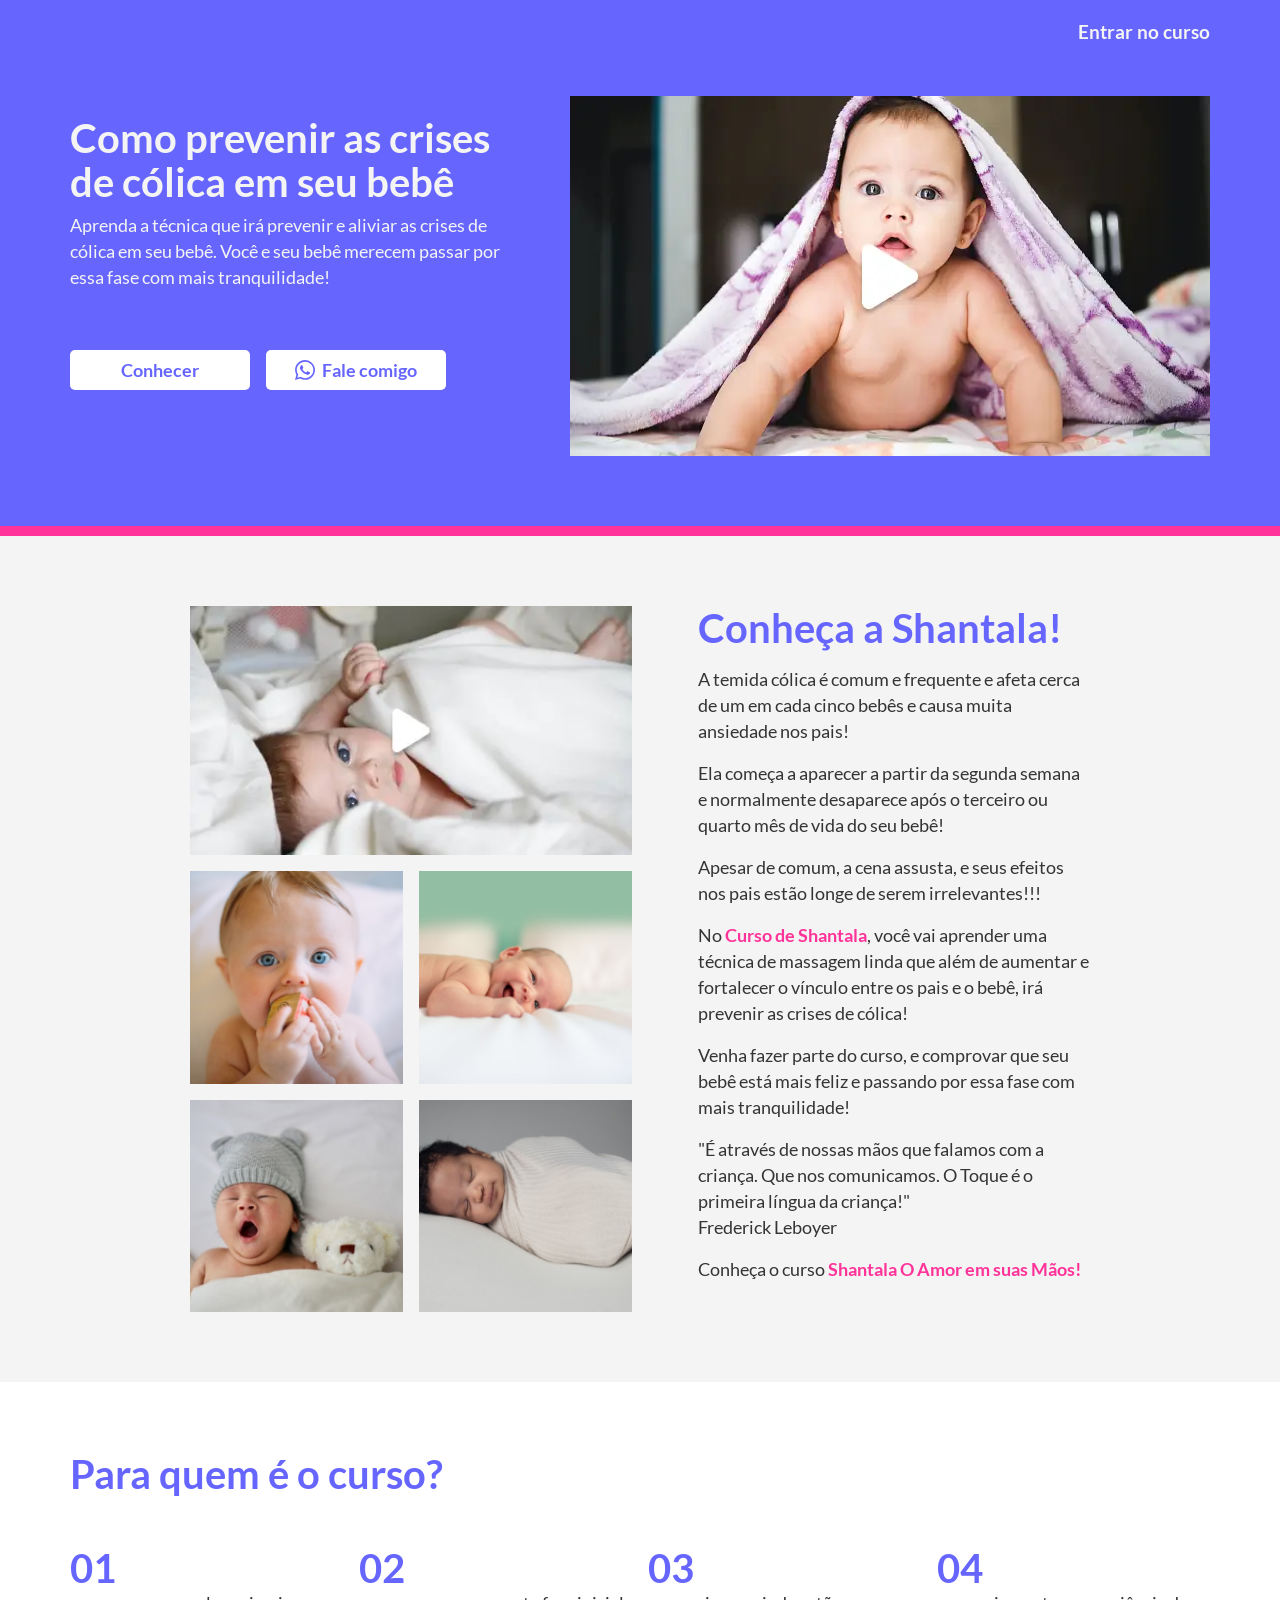
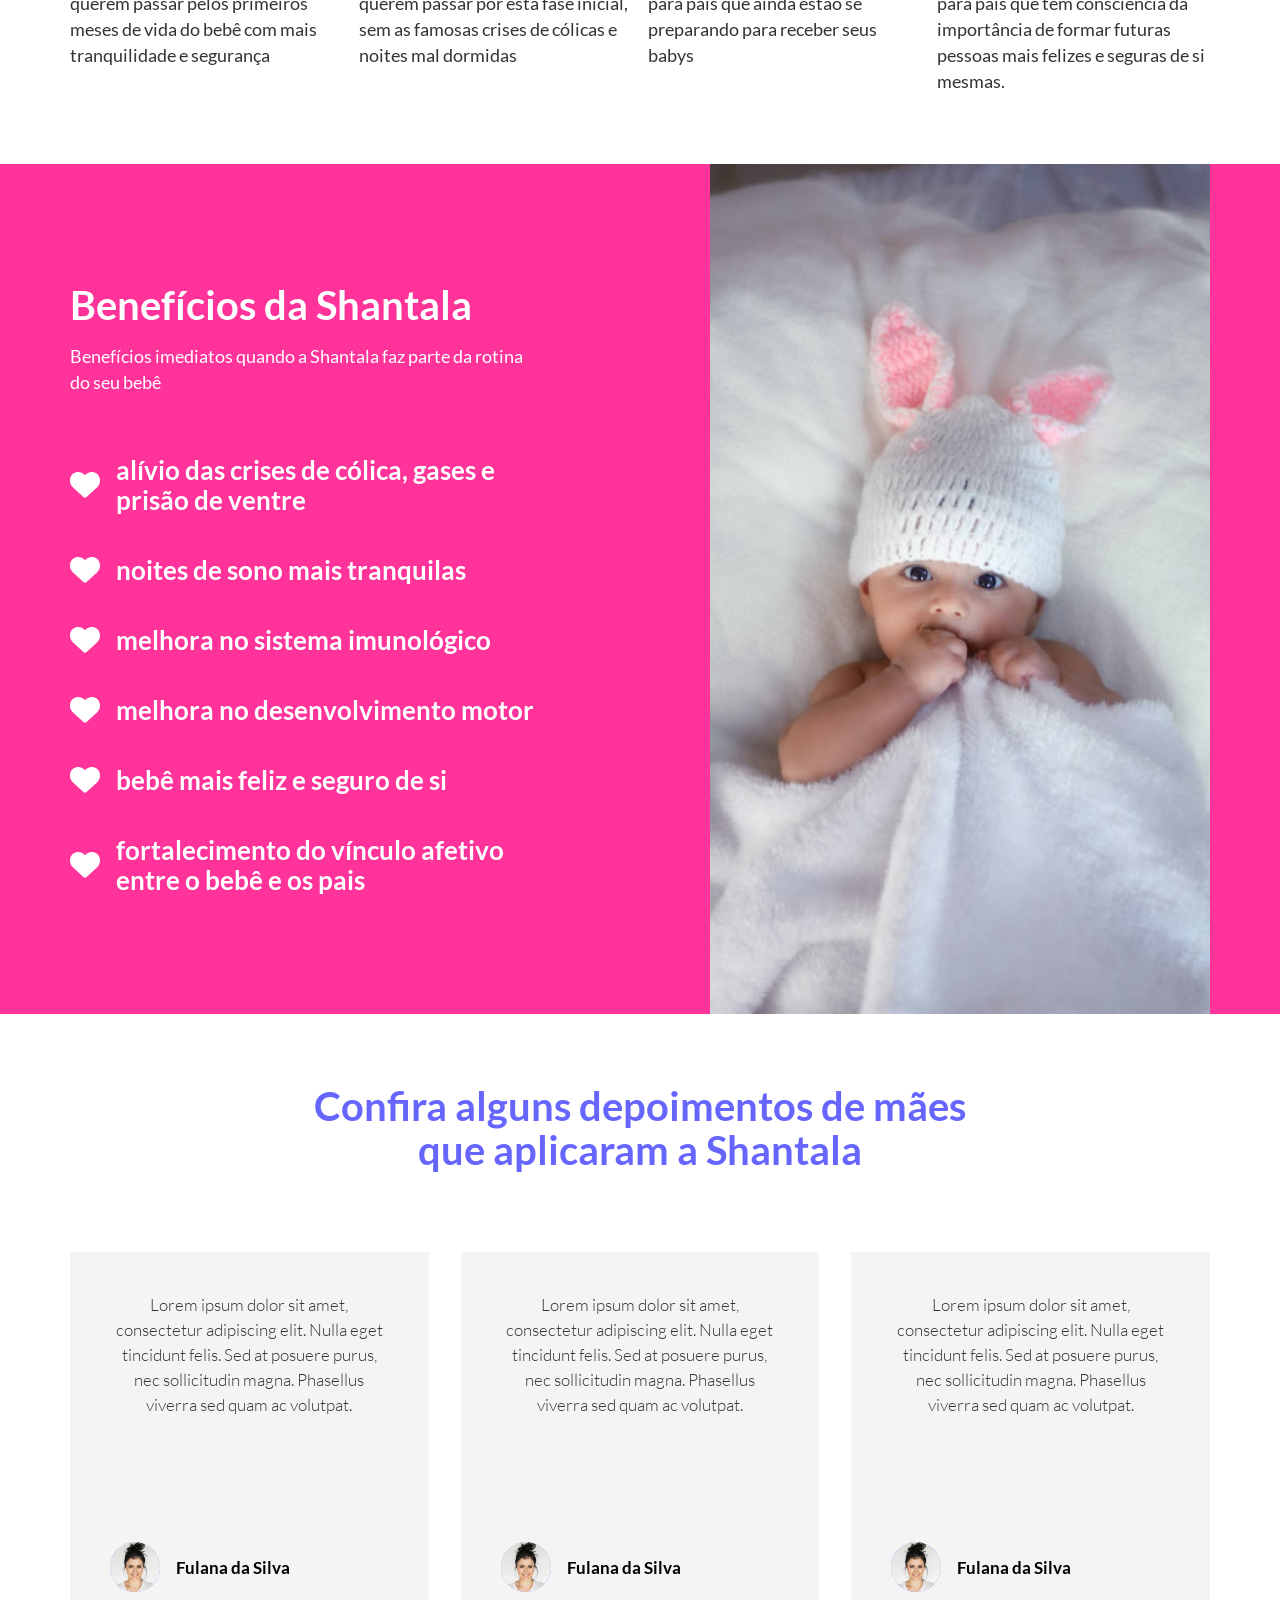
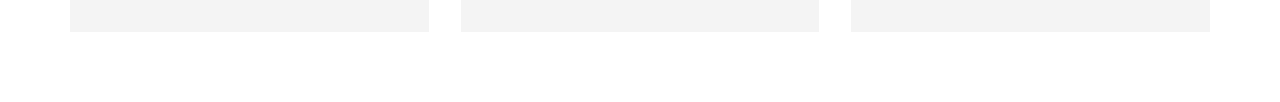
==== src/index.html @ 63736edb "Bloco Depoimento" ====
<!doctype html>
<html lang="en">
    <head>
        <meta charset="UTF-8">
        <meta name="viewport" content="width=device-width, user-scalable=no, initial-scale=1.0, maximum-scale=1.0, minimum-scale=1.0">
        <meta http-equiv="X-UA-Compatible" content="ie=edge">
        <link rel="icon" type="image/x-icon" href="asset/img/favicon.png">
        <link rel="stylesheet" href="asset/css/theme.css?version=5">
        <link rel="stylesheet" href="asset/css/style.css?version=5">
        <title>Como prevenir as crises de cólica em seu bebê</title>
    </head>
    <body>


        <!-- Header -->
        <header class="theme-section bg-color01 border-b-[10px] border-color02 pt-[20px] ">


            <div class="container max-w-screen-xl text-right mb-[50px]">
                <a class="theme-title-04 text-color04" href="#">Entrar no curso</a>
            </div>


            <div class="container max-w-screen-xl lg:flex lg:flex-row lg:flex-nowrap lg:justify-start">

                <div class="w-full lg:w-1/2 ">

                    <h1 class="theme-title-02 text-color04 mt-0 lg:mt-5 lg:max-w-[450px]">Como prevenir as crises de cólica em seu bebê</h1>
                    <p class="theme-text-01 text-color04 mt-2 lg:max-w-[450px]">
                        Aprenda a técnica que irá prevenir e aliviar as crises de cólica em seu bebê. Você e seu bebê merecem passar por essa fase com mais tranquilidade!
                    </p>

                    <!-- BOTÕES NO DESKTOP -->
                    <div class="relative hidden lg:flex lg:flex-nowrap lg:flex-row lg:justify-start lg:items-center lg:gap-4 lg:mt-[30px] lg:justify-start xl:mt-[60px]">

                        <a class="theme-btn-01 bg-color06 text-color01" href="#">
                            <span>Conhecer</span>
                        </a>


                        <a class="theme-btn-01 bg-color06 text-color01" href="#">

                            <svg width="20" height="20" viewBox="0 0 20 20" fill="none" xmlns="http://www.w3.org/2000/svg">
                                <path fill="#6666FF" d="M17.0045 2.90625C15.1339 1.03125 12.6429 0 9.99554 0C4.53125 0 0.0848214 4.44643 0.0848214 9.91071C0.0848214 11.6562 0.540179 13.3616 1.40625 14.8661L0 20L5.25446 18.6205C6.70089 19.4107 8.33036 19.8259 9.99107 19.8259H9.99554C15.4554 19.8259 20 15.3795 20 9.91518C20 7.26786 18.875 4.78125 17.0045 2.90625ZM9.99554 18.1563C8.51339 18.1563 7.0625 17.7589 5.79911 17.0089L5.5 16.8304L2.38393 17.6473L3.21429 14.6071L3.01786 14.2946C2.19196 12.9821 1.75893 11.4688 1.75893 9.91071C1.75893 5.37054 5.45536 1.67411 10 1.67411C12.2009 1.67411 14.2679 2.53125 15.8214 4.08929C17.375 5.64732 18.3304 7.71429 18.3259 9.91518C18.3259 14.4598 14.5357 18.1563 9.99554 18.1563ZM14.5134 11.9866C14.2679 11.8616 13.0491 11.2634 12.8214 11.183C12.5938 11.0982 12.4286 11.058 12.2634 11.308C12.0982 11.558 11.625 12.1116 11.4777 12.2813C11.3348 12.4464 11.1875 12.4688 10.942 12.3438C9.48661 11.6161 8.53125 11.0446 7.57143 9.39732C7.31696 8.95982 7.82589 8.99107 8.29911 8.04464C8.37946 7.87946 8.33929 7.73661 8.27679 7.61161C8.21429 7.48661 7.71875 6.26786 7.51339 5.77232C7.3125 5.29018 7.10714 5.35714 6.95536 5.34821C6.8125 5.33929 6.64732 5.33929 6.48214 5.33929C6.31696 5.33929 6.04911 5.40179 5.82143 5.64732C5.59375 5.89732 4.95536 6.49554 4.95536 7.71429C4.95536 8.93304 5.84375 10.1116 5.96429 10.2768C6.08929 10.442 7.70982 12.942 10.1964 14.0179C11.7679 14.6964 12.3839 14.7545 13.1696 14.6384C13.6473 14.567 14.6339 14.0402 14.8393 13.4598C15.0446 12.8795 15.0446 12.3839 14.9821 12.2813C14.9241 12.1696 14.7589 12.1071 14.5134 11.9866Z" />
                            </svg>

                            <span>Fale comigo</span>
                        </a>

                    </div>

                </div>

                <div class="w-full my-5 md:flex md:flex-row lg:my-0 lg:w-1/2 lg:justify-end xl:w-[640px] xl:flex-shrink-0 " >

                    <!-- Vídeo de venda -->
                    <div id="video-venda" class="video w-full">
                        <a id="video-venda-click" href="#"><img class="w-full" src="asset/img/video.webp" alt="Assistir vídeo"></a>
                    </div>

                </div>

                <!-- BOTÕES NO MOBILE -->
                <div class="relative flex flex-nowrap flex-col justify-start items-center gap-4 mt-[30px] justify-start lg:hidden">

                    <a class="theme-btn-01 bg-color06 text-color01" href="#">

                        <svg width="20" height="20" viewBox="0 0 20 20" fill="none" xmlns="http://www.w3.org/2000/svg">
                            <path fill="#6666FF" d="M17.0045 2.90625C15.1339 1.03125 12.6429 0 9.99554 0C4.53125 0 0.0848214 4.44643 0.0848214 9.91071C0.0848214 11.6562 0.540179 13.3616 1.40625 14.8661L0 20L5.25446 18.6205C6.70089 19.4107 8.33036 19.8259 9.99107 19.8259H9.99554C15.4554 19.8259 20 15.3795 20 9.91518C20 7.26786 18.875 4.78125 17.0045 2.90625ZM9.99554 18.1563C8.51339 18.1563 7.0625 17.7589 5.79911 17.0089L5.5 16.8304L2.38393 17.6473L3.21429 14.6071L3.01786 14.2946C2.19196 12.9821 1.75893 11.4688 1.75893 9.91071C1.75893 5.37054 5.45536 1.67411 10 1.67411C12.2009 1.67411 14.2679 2.53125 15.8214 4.08929C17.375 5.64732 18.3304 7.71429 18.3259 9.91518C18.3259 14.4598 14.5357 18.1563 9.99554 18.1563ZM14.5134 11.9866C14.2679 11.8616 13.0491 11.2634 12.8214 11.183C12.5938 11.0982 12.4286 11.058 12.2634 11.308C12.0982 11.558 11.625 12.1116 11.4777 12.2813C11.3348 12.4464 11.1875 12.4688 10.942 12.3438C9.48661 11.6161 8.53125 11.0446 7.57143 9.39732C7.31696 8.95982 7.82589 8.99107 8.29911 8.04464C8.37946 7.87946 8.33929 7.73661 8.27679 7.61161C8.21429 7.48661 7.71875 6.26786 7.51339 5.77232C7.3125 5.29018 7.10714 5.35714 6.95536 5.34821C6.8125 5.33929 6.64732 5.33929 6.48214 5.33929C6.31696 5.33929 6.04911 5.40179 5.82143 5.64732C5.59375 5.89732 4.95536 6.49554 4.95536 7.71429C4.95536 8.93304 5.84375 10.1116 5.96429 10.2768C6.08929 10.442 7.70982 12.942 10.1964 14.0179C11.7679 14.6964 12.3839 14.7545 13.1696 14.6384C13.6473 14.567 14.6339 14.0402 14.8393 13.4598C15.0446 12.8795 15.0446 12.3839 14.9821 12.2813C14.9241 12.1696 14.7589 12.1071 14.5134 11.9866Z" />
                        </svg>

                        <span>Fale comigo</span>
                    </a>

                </div>

            </div>

        </header>

        <!-- Conheça a Shantala -->
        <section class="theme-section bg-color04">

            <div class="container w-full max-w-[900px] flex flex-col items-start lg:flex lg:flex-row lg:flex-nowrap gap-4">

                <div class="w-full order-2 grid grid-cols-2 gap-4 md:grid-cols-4 lg:order-1 lg:w-1/2 lg:grid-cols-2">

                    <!-- vídeo -->
                    <div class="relative w-full col-span-2 md:col-span-4 lg:col-span-2">
                        <img class="w-full" src="asset/img/video-sobre-shantala.webp" alt="Vídeo sobre Shantala">
                    </div>

                    <img class="w-full" src="asset/img/galeria-01.jpg" alt="">

                    <img class="w-full" src="asset/img/galeria-02.jpg" alt="">

                    <img class="w-full" src="asset/img/galeria-03.jpg" alt="">

                    <img class="w-full" src="asset/img/galeria-04.jpg" alt="">


                </div>

                <div class="w-full order-1 lg:order-2 lg:w-1/2 xl:pl-[50px]">
                    <h2 class="theme-title-02 text-color01 mb-4">Conheça a Shantala!</h2>

                    <div class="theme-text-01 text-color03 flex flex-col gap-4">

                        <p>A temida cólica é comum e frequente e afeta cerca de um em cada cinco bebês e causa muita ansiedade nos pais!</p>

                        <p >Ela começa a aparecer a partir da segunda semana e normalmente desaparece após o terceiro ou quarto mês de vida do seu bebê!</p>

                        <p>Apesar de comum, a cena assusta, e seus efeitos nos pais estão longe de serem irrelevantes!!!</p>

                        <p>No <b class="text-color02">Curso de Shantala</b>, você vai aprender uma técnica de massagem linda que além de aumentar e fortalecer o vínculo entre os pais e o bebê, irá prevenir as crises de cólica!</p>

                        <p>Venha fazer parte do curso, e comprovar que seu bebê está mais feliz e passando por essa fase com mais tranquilidade!</p>

                        <p>
                            "É através de nossas mãos que falamos com a criança. Que nos comunicamos. O Toque é o primeira língua da criança!"<br>
                            Frederick Leboyer
                        </p>

                        <p>
                            Conheça o curso <span class="text-color02"><b>Shantala O Amor em suas Mãos!</b></span>
                        </p>

                    </div>

                </div>

            </div>

        </section>

        <!-- Para quem é o curso -->
        <section class="theme-section bg-color06">

            <div class="container max-w-screen-xl">
                <h2 class="theme-title-02 text-color01">Para quem é o curso?</h2>

                <div class="relative mt-[50px] grid grid-cols-1 gap-10 lg:grid-cols-4 lg:gap-4">

                    <div class="relative w-full">
                        <h4 class="theme-title-02 text-color01">01</h4>
                        <p class="theme-text-01 text-color03">querem passar pelos primeiros meses de vida do bebê com mais tranquilidade e segurança</p>
                    </div>

                    <div class="relative w-full">
                        <h4 class="theme-title-02 text-color01">02</h4>
                        <p class="theme-text-01 text-color03">querem passar por esta fase inicial, sem as famosas crises de cólicas e noites mal dormidas</p>
                    </div>

                    <div class="relative w-full">
                        <h4 class="theme-title-02 text-color01">03</h4>
                        <p class="theme-text-01 text-color03">para pais que ainda estão se preparando para receber seus babys</p>
                    </div>

                    <div class="relative w-full">
                        <h4 class="theme-title-02 text-color01">04</h4>
                        <p class="theme-text-01 text-color03">para pais que tem consciência da importância de formar futuras pessoas mais felizes e seguras de si mesmas.</p>
                    </div>

                </div>

            </div>

        </section>

        <!-- Benefícios -->
        <section class="relative bg-color02 w-full h-auto ">
            <div class="container max-w-screen-xl flex flex-row flex-nowrap justify-between xl:min-h-[850px] ">

                <div class="relative flex flex-col justify-center px-[20px] py-[30px] lg:w-1/2 xl:p-0 ">
                    <h2 class="theme-title-02 text-color06">Benefícios da Shantala</h2>
                    <p class="theme-text-01 text-color06 mt-4 lg:max-w-[470px]">Benefícios imediatos quando a Shantala faz parte da rotina do seu bebê</p>

                    <!-- Lista de benefícios -->
                    <div class="flex flex-col gap-10 mt-[60px] lg:max-w-[470px] ">

                        <!-- item -->
                        <div class="relative flex flex-row flex-nowrap justify-start items-center">

                            <div>
                                <svg class="mr-4" width="30" height="26" viewBox="0 0 30 26" fill="none" xmlns="http://www.w3.org/2000/svg">
                                    <path fill="white" d="M0 8.71568V8.37584C0 4.28014 2.96016 0.786778 6.99609 0.114121C9.61523 -0.330605 12.3867 0.540098 14.2969 2.45318L15 3.15514L15.6504 2.45318C17.6133 0.540098 20.332 -0.330605 23.0039 0.114121C27.041 0.786778 30 4.28014 30 8.37584V8.71568C30 11.1473 28.9922 13.4735 27.2109 15.1317L16.623 25.0165C16.1836 25.4266 15.6035 25.6551 15 25.6551C14.3965 25.6551 13.8164 25.4266 13.377 25.0165L2.78848 15.1317C1.00957 13.4735 1.75781e-05 11.1473 1.75781e-05 8.71568H0Z" />
                                </svg>
                            </div>

                            <span class="theme-title-03 text-color06">alívio das crises de cólica, gases e prisão de ventre</span>
                        </div>

                        <!-- item -->
                        <div class="relative flex flex-row flex-nowrap justify-start items-center">

                            <div>
                                <svg class="mr-4" width="30" height="26" viewBox="0 0 30 26" fill="none" xmlns="http://www.w3.org/2000/svg">
                                    <path fill="white" d="M0 8.71568V8.37584C0 4.28014 2.96016 0.786778 6.99609 0.114121C9.61523 -0.330605 12.3867 0.540098 14.2969 2.45318L15 3.15514L15.6504 2.45318C17.6133 0.540098 20.332 -0.330605 23.0039 0.114121C27.041 0.786778 30 4.28014 30 8.37584V8.71568C30 11.1473 28.9922 13.4735 27.2109 15.1317L16.623 25.0165C16.1836 25.4266 15.6035 25.6551 15 25.6551C14.3965 25.6551 13.8164 25.4266 13.377 25.0165L2.78848 15.1317C1.00957 13.4735 1.75781e-05 11.1473 1.75781e-05 8.71568H0Z" />
                                </svg>
                            </div>

                            <span class="theme-title-03 text-color06">noites de sono mais tranquilas</span>
                        </div>

                        <!-- item -->
                        <div class="relative flex flex-row flex-nowrap justify-start items-center">

                            <div>
                                <svg class="mr-4" width="30" height="26" viewBox="0 0 30 26" fill="none" xmlns="http://www.w3.org/2000/svg">
                                    <path fill="white" d="M0 8.71568V8.37584C0 4.28014 2.96016 0.786778 6.99609 0.114121C9.61523 -0.330605 12.3867 0.540098 14.2969 2.45318L15 3.15514L15.6504 2.45318C17.6133 0.540098 20.332 -0.330605 23.0039 0.114121C27.041 0.786778 30 4.28014 30 8.37584V8.71568C30 11.1473 28.9922 13.4735 27.2109 15.1317L16.623 25.0165C16.1836 25.4266 15.6035 25.6551 15 25.6551C14.3965 25.6551 13.8164 25.4266 13.377 25.0165L2.78848 15.1317C1.00957 13.4735 1.75781e-05 11.1473 1.75781e-05 8.71568H0Z" />
                                </svg>
                            </div>

                            <span class="theme-title-03 text-color06">melhora no sistema imunológico</span>
                        </div>

                        <!-- item -->
                        <div class="relative flex flex-row flex-nowrap justify-start items-center">

                            <div>
                                <svg class="mr-4" width="30" height="26" viewBox="0 0 30 26" fill="none" xmlns="http://www.w3.org/2000/svg">
                                    <path fill="white" d="M0 8.71568V8.37584C0 4.28014 2.96016 0.786778 6.99609 0.114121C9.61523 -0.330605 12.3867 0.540098 14.2969 2.45318L15 3.15514L15.6504 2.45318C17.6133 0.540098 20.332 -0.330605 23.0039 0.114121C27.041 0.786778 30 4.28014 30 8.37584V8.71568C30 11.1473 28.9922 13.4735 27.2109 15.1317L16.623 25.0165C16.1836 25.4266 15.6035 25.6551 15 25.6551C14.3965 25.6551 13.8164 25.4266 13.377 25.0165L2.78848 15.1317C1.00957 13.4735 1.75781e-05 11.1473 1.75781e-05 8.71568H0Z" />
                                </svg>
                            </div>

                            <span class="theme-title-03 text-color06">melhora no desenvolvimento motor</span>
                        </div>

                        <!-- item -->
                        <div class="relative flex flex-row flex-nowrap justify-start items-center">

                            <div>
                                <svg class="mr-4" width="30" height="26" viewBox="0 0 30 26" fill="none" xmlns="http://www.w3.org/2000/svg">
                                    <path fill="white" d="M0 8.71568V8.37584C0 4.28014 2.96016 0.786778 6.99609 0.114121C9.61523 -0.330605 12.3867 0.540098 14.2969 2.45318L15 3.15514L15.6504 2.45318C17.6133 0.540098 20.332 -0.330605 23.0039 0.114121C27.041 0.786778 30 4.28014 30 8.37584V8.71568C30 11.1473 28.9922 13.4735 27.2109 15.1317L16.623 25.0165C16.1836 25.4266 15.6035 25.6551 15 25.6551C14.3965 25.6551 13.8164 25.4266 13.377 25.0165L2.78848 15.1317C1.00957 13.4735 1.75781e-05 11.1473 1.75781e-05 8.71568H0Z" />
                                </svg>
                            </div>

                            <span class="theme-title-03 text-color06">bebê mais feliz e seguro de si</span>
                        </div>

                        <!-- item -->
                        <div class="relative flex flex-row flex-nowrap justify-start items-center">

                            <div>
                                <svg class="mr-4" width="30" height="26" viewBox="0 0 30 26" fill="none" xmlns="http://www.w3.org/2000/svg">
                                    <path fill="white" d="M0 8.71568V8.37584C0 4.28014 2.96016 0.786778 6.99609 0.114121C9.61523 -0.330605 12.3867 0.540098 14.2969 2.45318L15 3.15514L15.6504 2.45318C17.6133 0.540098 20.332 -0.330605 23.0039 0.114121C27.041 0.786778 30 4.28014 30 8.37584V8.71568C30 11.1473 28.9922 13.4735 27.2109 15.1317L16.623 25.0165C16.1836 25.4266 15.6035 25.6551 15 25.6551C14.3965 25.6551 13.8164 25.4266 13.377 25.0165L2.78848 15.1317C1.00957 13.4735 1.75781e-05 11.1473 1.75781e-05 8.71568H0Z" />
                                </svg>
                            </div>

                            <span class="theme-title-03 text-color06">fortalecimento do vínculo afetivo entre o bebê e os pais</span>
                        </div>

                    </div>

                </div>



                <!-- Imagem dos beneficios da shantala -->
                <div class="hidden relative lg:flex lg:w-1/2 flex-shrink-0 bg-no-repeat bg-top bg-cover theme-bg-beneficios-shantala xl:w-[500px] ">



                </div>

            </div>
        </section>


        <!-- Depoimentos -->
        <section class="theme-section bg-color06">
            <div class="container max-w-screen-xl">
                <h2 class="theme-title-02 max-w-[660px] text-color01 text-center mx-auto">Confira alguns depoimentos de mães que aplicaram a Shantala</h2>

                <!-- Lista de comentários -->
                <div class="relative mt-10 grid grid-cols-1 gap-8 md:grid-cols-2 lg:grid-cols-3 lg:mt-20">

                    <div class="relative flex flex-col justify-between bg-color04 p-10 min-h-[380px]">
                        <p class="theme-text-02 text-color03 text-center">Lorem ipsum dolor sit amet, consectetur adipiscing elit. Nulla eget tincidunt felis. Sed at posuere purus, nec sollicitudin magna. Phasellus viverra sed quam ac volutpat.</p>

                        <div class="relative flex flex-row flex-nowrap justify-start items-center">
                            <div class="relative rounded-full w-[50px] h-[50px] bg-color01 flex-shrink-0 mr-4 bg-top bg-no-repeat bg-cover bg-[url('../img/sample-profile.png')] "></div>
                            <h4 class="theme-text-02 font-bold">Fulana da Silva</h4>
                        </div>

                    </div>

                    <div class="relative flex flex-col justify-between bg-color04 p-10 min-h-[380px]">
                        <p class="theme-text-02 text-color03 text-center">Lorem ipsum dolor sit amet, consectetur adipiscing elit. Nulla eget tincidunt felis. Sed at posuere purus, nec sollicitudin magna. Phasellus viverra sed quam ac volutpat.</p>

                        <div class="relative flex flex-row flex-nowrap justify-start items-center">
                            <div class="relative rounded-full w-[50px] h-[50px] bg-color01 flex-shrink-0 mr-4  bg-top bg-no-repeat bg-cover bg-[url('../img/sample-profile.png')]"></div>
                            <h4 class="theme-text-02 font-bold">Fulana da Silva</h4>
                        </div>
                    </div>

                    <div class="relative flex flex-col justify-between bg-color04 p-10 min-h-[380px] md:col-span-2 lg: lg:col-span-1">
                        <p class="theme-text-02 text-color03 text-center">Lorem ipsum dolor sit amet, consectetur adipiscing elit. Nulla eget tincidunt felis. Sed at posuere purus, nec sollicitudin magna. Phasellus viverra sed quam ac volutpat.</p>

                        <div class="relative flex flex-row flex-nowrap justify-start items-center">
                            <div class="relative rounded-full w-[50px] h-[50px] bg-color01 flex-shrink-0 mr-4  bg-top bg-no-repeat bg-cover bg-[url('../img/sample-profile.png')]"></div>
                            <h4 class="theme-text-02 font-bold">Fulana da Silva</h4>
                        </div>
                    </div>

                </div>

            </div>
        </section>


        <script>
            let video = document.querySelector('#video-venda')
            let video_click = document.querySelector('#video-venda-click')

            video_click.addEventListener('click', function(e) {
                e.preventDefault()
                video.innerHTML = '<iframe class="w-full aspect-video" src="https://www.youtube.com/embed/juoHTFwc1uk?autoplay=1&modestbranding=1&rel=0&showinfo=0&controls=2" title="" frameborder="0" allow="accelerometer; autoplay; clipboard-write; encrypted-media; gyroscope; picture-in-picture" allowfullscreen></iframe>'
            })

        </script>

    </body>
</html>
---- src/asset/css/theme.css ----
@font-face {
    font-family: 'Lato';
    src: local('Lato'), url("../fonts/Lato-Light.ttf");
    font-weight: 300;
}

@font-face {
    font-family: 'Lato';
    src: local('Lato'), url("../fonts/Lato-Regular.ttf");
    font-weight: 400;
}

@font-face {
    font-family: 'Lato';
    src: local('Lato'), url("../fonts/Lato-Bold.ttf");
    font-weight: bold;
}

:root {
    --fontFamily: 'Lato';
}


/* TEMA DO SITE */
.theme-title-01 {
    font-family: var(--fontFamily);
    font-weight: bold;
    font-size: 26px;
    line-height: 33px;
}

@media (min-width: 576px) {
    .theme-title-01 {
        font-size: 30px;
        line-height: 37px;
    }
}

@media (min-width: 768px) {
    .theme-title-01 {
        font-size: 34px;
        line-height: 41px;
    }
}

@media (min-width: 992px) {
    .theme-title-01 {
        font-size: 38px;
        line-height: 45px;
    }
}

@media (min-width: 1200px) {
    .theme-title-01 {
        font-size: 42px;
        line-height: 49px;
    }
}

@media (min-width: 1400px) {
    .theme-title-01 {
        font-size: 48px;
        line-height: 55px;
    }
}

.theme-title-02 {
    font-family: var(--fontFamily);
    font-weight: bold;
    font-size: 24px;
    line-height: 30px;
}

@media (min-width: 576px) {
    .theme-title-02 {
        font-size: 28px;
        line-height: 34px;
    }
}

@media (min-width: 768px) {
    .theme-title-02 {
        font-size: 32px;
        line-height: 38px;
    }
}

@media (min-width: 992px) {
    .theme-title-02 {
        font-size: 36px;
        line-height: 42px;
    }
}

@media (min-width: 1200px) {
    .theme-title-02 {
        font-size: 40px;
        line-height: 44px;
    }
}

@media (min-width: 1400px) {
    .theme-title-02 {
        font-size: 42px;
        line-height: 50px;
    }
}

.theme-title-03 {
    font-family: var(--fontFamily);
    font-weight: bold;
    font-size: 18px;
    line-height: 22px;
}

@media (min-width: 576px) {
    .theme-title-03 {
        font-size: 20px;
        line-height: 24px;
    }
}

@media (min-width: 768px) {
    .theme-title-03 {
        font-size: 22px;
        line-height: 26px;
    }
}

@media (min-width: 992px) {
    .theme-title-03 {
        font-size: 24px;
        line-height: 28px;
    }
}

@media (min-width: 1200px) {
    .theme-title-03 {
        font-size: 26px;
        line-height: 30px;
    }
}

@media (min-width: 1400px) {
    .theme-title-03 {
        font-size: 28px;
        line-height: 32px;
    }
}

.theme-title-04 {
    font-family: var(--fontFamily);
    font-weight: bold;
    font-size: 16px;
    line-height: 20px;
}

@media (min-width: 576px) {
    .theme-title-04 {
        font-size: 16px;
        line-height: 20px;
    }
}

@media (min-width: 768px) {
    .theme-title-04 {
        font-size: 17px;
        line-height: 21px;
    }
}

@media (min-width: 992px) {
    .theme-title-04 {
        font-size: 18px;
        line-height: 22px;
    }
}

@media (min-width: 1200px) {
    .theme-title-04 {
        font-size: 19px;
        line-height: 23px;
    }
}

@media (min-width: 1400px) {
    .theme-title-04 {
        font-size: 20px;
        line-height: 24px;
    }
}


.theme-text-01 {
    font-family: var(--fontFamily);
    font-size: 16px;
    line-height: 24px;
    font-weight: normal;
}

@media (min-width: 768px) {
    .theme-text-01 {
        font-size: 17px;
        line-height: 25px;
    }
}

@media (min-width: 1200px) {
    .theme-text-01 {
        font-size: 18px;
        line-height: 26px;
    }
}



.theme-text-02 {
    font-family: var(--fontFamily);
    font-size: 16px;
    line-height: 24px;
    font-weight: 300;
}

@media (min-width: 768px) {
    .theme-text-02 {
        font-size: 16px;
        line-height: 24px;
    }
}

@media (min-width: 1200px) {
    .theme-text-02 {
        font-size: 17px;
        line-height: 25px;
    }
}


.theme-section {
    padding: 30px 20px;
}

@media (min-width: 768px) {
    .theme-section {
        padding: 40px;
    }
}

@media (min-width: 1200px) {
    .theme-section {
        padding: 70px 0;
    }
}


.theme-btn-01
{
    position: relative;
    width: fit-content;
    min-width: 180px;
    height: 40px;
    display: flex;
    flex-direction: row;
    flex-wrap: nowrap;
    justify-content: center;
    align-items: center;

    font-family: var(--fontFamily);
    font-style: normal;
    font-weight: 700;
    font-size: 18px;
    line-height: 26px;
    border-radius: 5px;



}

.theme-btn-01 svg
{
    margin-right: 7px;
}

.theme-bg-beneficios-shantala
{
    background-image: url("../img/beneficios-da-shantala.jpg");
}
---- src/asset/css/style.css ----
/*
! tailwindcss v3.0.24 | MIT License | https://tailwindcss.com
*/

/*
1. Prevent padding and border from affecting element width. (https://github.com/mozdevs/cssremedy/issues/4)
2. Allow adding a border to an element by just adding a border-width. (https://github.com/tailwindcss/tailwindcss/pull/116)
*/

*,
::before,
::after {
  box-sizing: border-box;
  /* 1 */
  border-width: 0;
  /* 2 */
  border-style: solid;
  /* 2 */
  border-color: currentColor;
  /* 2 */
}

::before,
::after {
  --tw-content: '';
}

/*
1. Use a consistent sensible line-height in all browsers.
2. Prevent adjustments of font size after orientation changes in iOS.
3. Use a more readable tab size.
4. Use the user's configured `sans` font-family by default.
*/

html {
  line-height: 1.5;
  /* 1 */
  -webkit-text-size-adjust: 100%;
  /* 2 */
  -moz-tab-size: 4;
  /* 3 */
  -o-tab-size: 4;
     tab-size: 4;
  /* 3 */
  font-family: ui-sans-serif, system-ui, -apple-system, BlinkMacSystemFont, "Segoe UI", Roboto, "Helvetica Neue", Arial, "Noto Sans", sans-serif, "Apple Color Emoji", "Segoe UI Emoji", "Segoe UI Symbol", "Noto Color Emoji";
  /* 4 */
}

/*
1. Remove the margin in all browsers.
2. Inherit line-height from `html` so users can set them as a class directly on the `html` element.
*/

body {
  margin: 0;
  /* 1 */
  line-height: inherit;
  /* 2 */
}

/*
1. Add the correct height in Firefox.
2. Correct the inheritance of border color in Firefox. (https://bugzilla.mozilla.org/show_bug.cgi?id=190655)
3. Ensure horizontal rules are visible by default.
*/

hr {
  height: 0;
  /* 1 */
  color: inherit;
  /* 2 */
  border-top-width: 1px;
  /* 3 */
}

/*
Add the correct text decoration in Chrome, Edge, and Safari.
*/

abbr:where([title]) {
  -webkit-text-decoration: underline dotted;
          text-decoration: underline dotted;
}

/*
Remove the default font size and weight for headings.
*/

h1,
h2,
h3,
h4,
h5,
h6 {
  font-size: inherit;
  font-weight: inherit;
}

/*
Reset links to optimize for opt-in styling instead of opt-out.
*/

a {
  color: inherit;
  text-decoration: inherit;
}

/*
Add the correct font weight in Edge and Safari.
*/

b,
strong {
  font-weight: bolder;
}

/*
1. Use the user's configured `mono` font family by default.
2. Correct the odd `em` font sizing in all browsers.
*/

code,
kbd,
samp,
pre {
  font-family: ui-monospace, SFMono-Regular, Menlo, Monaco, Consolas, "Liberation Mono", "Courier New", monospace;
  /* 1 */
  font-size: 1em;
  /* 2 */
}

/*
Add the correct font size in all browsers.
*/

small {
  font-size: 80%;
}

/*
Prevent `sub` and `sup` elements from affecting the line height in all browsers.
*/

sub,
sup {
  font-size: 75%;
  line-height: 0;
  position: relative;
  vertical-align: baseline;
}

sub {
  bottom: -0.25em;
}

sup {
  top: -0.5em;
}

/*
1. Remove text indentation from table contents in Chrome and Safari. (https://bugs.chromium.org/p/chromium/issues/detail?id=999088, https://bugs.webkit.org/show_bug.cgi?id=201297)
2. Correct table border color inheritance in all Chrome and Safari. (https://bugs.chromium.org/p/chromium/issues/detail?id=935729, https://bugs.webkit.org/show_bug.cgi?id=195016)
3. Remove gaps between table borders by default.
*/

table {
  text-indent: 0;
  /* 1 */
  border-color: inherit;
  /* 2 */
  border-collapse: collapse;
  /* 3 */
}

/*
1. Change the font styles in all browsers.
2. Remove the margin in Firefox and Safari.
3. Remove default padding in all browsers.
*/

button,
input,
optgroup,
select,
textarea {
  font-family: inherit;
  /* 1 */
  font-size: 100%;
  /* 1 */
  line-height: inherit;
  /* 1 */
  color: inherit;
  /* 1 */
  margin: 0;
  /* 2 */
  padding: 0;
  /* 3 */
}

/*
Remove the inheritance of text transform in Edge and Firefox.
*/

button,
select {
  text-transform: none;
}

/*
1. Correct the inability to style clickable types in iOS and Safari.
2. Remove default button styles.
*/

button,
[type='button'],
[type='reset'],
[type='submit'] {
  -webkit-appearance: button;
  /* 1 */
  background-color: transparent;
  /* 2 */
  background-image: none;
  /* 2 */
}

/*
Use the modern Firefox focus style for all focusable elements.
*/

:-moz-focusring {
  outline: auto;
}

/*
Remove the additional `:invalid` styles in Firefox. (https://github.com/mozilla/gecko-dev/blob/2f9eacd9d3d995c937b4251a5557d95d494c9be1/layout/style/res/forms.css#L728-L737)
*/

:-moz-ui-invalid {
  box-shadow: none;
}

/*
Add the correct vertical alignment in Chrome and Firefox.
*/

progress {
  vertical-align: baseline;
}

/*
Correct the cursor style of increment and decrement buttons in Safari.
*/

::-webkit-inner-spin-button,
::-webkit-outer-spin-button {
  height: auto;
}

/*
1. Correct the odd appearance in Chrome and Safari.
2. Correct the outline style in Safari.
*/

[type='search'] {
  -webkit-appearance: textfield;
  /* 1 */
  outline-offset: -2px;
  /* 2 */
}

/*
Remove the inner padding in Chrome and Safari on macOS.
*/

::-webkit-search-decoration {
  -webkit-appearance: none;
}

/*
1. Correct the inability to style clickable types in iOS and Safari.
2. Change font properties to `inherit` in Safari.
*/

::-webkit-file-upload-button {
  -webkit-appearance: button;
  /* 1 */
  font: inherit;
  /* 2 */
}

/*
Add the correct display in Chrome and Safari.
*/

summary {
  display: list-item;
}

/*
Removes the default spacing and border for appropriate elements.
*/

blockquote,
dl,
dd,
h1,
h2,
h3,
h4,
h5,
h6,
hr,
figure,
p,
pre {
  margin: 0;
}

fieldset {
  margin: 0;
  padding: 0;
}

legend {
  padding: 0;
}

ol,
ul,
menu {
  list-style: none;
  margin: 0;
  padding: 0;
}

/*
Prevent resizing textareas horizontally by default.
*/

textarea {
  resize: vertical;
}

/*
1. Reset the default placeholder opacity in Firefox. (https://github.com/tailwindlabs/tailwindcss/issues/3300)
2. Set the default placeholder color to the user's configured gray 400 color.
*/

input::-moz-placeholder, textarea::-moz-placeholder {
  opacity: 1;
  /* 1 */
  color: #9ca3af;
  /* 2 */
}

input:-ms-input-placeholder, textarea:-ms-input-placeholder {
  opacity: 1;
  /* 1 */
  color: #9ca3af;
  /* 2 */
}

input::placeholder,
textarea::placeholder {
  opacity: 1;
  /* 1 */
  color: #9ca3af;
  /* 2 */
}

/*
Set the default cursor for buttons.
*/

button,
[role="button"] {
  cursor: pointer;
}

/*
Make sure disabled buttons don't get the pointer cursor.
*/

:disabled {
  cursor: default;
}

/*
1. Make replaced elements `display: block` by default. (https://github.com/mozdevs/cssremedy/issues/14)
2. Add `vertical-align: middle` to align replaced elements more sensibly by default. (https://github.com/jensimmons/cssremedy/issues/14#issuecomment-634934210)
   This can trigger a poorly considered lint error in some tools but is included by design.
*/

img,
svg,
video,
canvas,
audio,
iframe,
embed,
object {
  display: block;
  /* 1 */
  vertical-align: middle;
  /* 2 */
}

/*
Constrain images and videos to the parent width and preserve their intrinsic aspect ratio. (https://github.com/mozdevs/cssremedy/issues/14)
*/

img,
video {
  max-width: 100%;
  height: auto;
}

/*
Ensure the default browser behavior of the `hidden` attribute.
*/

[hidden] {
  display: none;
}

*, ::before, ::after {
  --tw-translate-x: 0;
  --tw-translate-y: 0;
  --tw-rotate: 0;
  --tw-skew-x: 0;
  --tw-skew-y: 0;
  --tw-scale-x: 1;
  --tw-scale-y: 1;
  --tw-pan-x:  ;
  --tw-pan-y:  ;
  --tw-pinch-zoom:  ;
  --tw-scroll-snap-strictness: proximity;
  --tw-ordinal:  ;
  --tw-slashed-zero:  ;
  --tw-numeric-figure:  ;
  --tw-numeric-spacing:  ;
  --tw-numeric-fraction:  ;
  --tw-ring-inset:  ;
  --tw-ring-offset-width: 0px;
  --tw-ring-offset-color: #fff;
  --tw-ring-color: rgb(59 130 246 / 0.5);
  --tw-ring-offset-shadow: 0 0 #0000;
  --tw-ring-shadow: 0 0 #0000;
  --tw-shadow: 0 0 #0000;
  --tw-shadow-colored: 0 0 #0000;
  --tw-blur:  ;
  --tw-brightness:  ;
  --tw-contrast:  ;
  --tw-grayscale:  ;
  --tw-hue-rotate:  ;
  --tw-invert:  ;
  --tw-saturate:  ;
  --tw-sepia:  ;
  --tw-drop-shadow:  ;
  --tw-backdrop-blur:  ;
  --tw-backdrop-brightness:  ;
  --tw-backdrop-contrast:  ;
  --tw-backdrop-grayscale:  ;
  --tw-backdrop-hue-rotate:  ;
  --tw-backdrop-invert:  ;
  --tw-backdrop-opacity:  ;
  --tw-backdrop-saturate:  ;
  --tw-backdrop-sepia:  ;
}

.container {
  width: 100%;
  margin-right: auto;
  margin-left: auto;
}

@media (min-width: 640px) {
  .container {
    max-width: 640px;
  }
}

@media (min-width: 768px) {
  .container {
    max-width: 768px;
  }
}

@media (min-width: 1024px) {
  .container {
    max-width: 1024px;
  }
}

@media (min-width: 1140px) {
  .container {
    max-width: 1140px;
  }
}

@media (min-width: 1536px) {
  .container {
    max-width: 1536px;
  }
}

.relative {
  position: relative;
}

.order-2 {
  order: 2;
}

.order-1 {
  order: 1;
}

.col-span-2 {
  grid-column: span 2 / span 2;
}

.col-span-1 {
  grid-column: span 1 / span 1;
}

.my-5 {
  margin-top: 1.25rem;
  margin-bottom: 1.25rem;
}

.mx-auto {
  margin-left: auto;
  margin-right: auto;
}

.mb-\[50px\] {
  margin-bottom: 50px;
}

.mt-0 {
  margin-top: 0px;
}

.mt-2 {
  margin-top: 0.5rem;
}

.mt-\[30px\] {
  margin-top: 30px;
}

.mb-4 {
  margin-bottom: 1rem;
}

.mt-\[50px\] {
  margin-top: 50px;
}

.mt-4 {
  margin-top: 1rem;
}

.mt-\[60px\] {
  margin-top: 60px;
}

.mr-4 {
  margin-right: 1rem;
}

.mt-10 {
  margin-top: 2.5rem;
}

.mt-20 {
  margin-top: 5rem;
}

.flex {
  display: flex;
}

.grid {
  display: grid;
}

.hidden {
  display: none;
}

.aspect-video {
  aspect-ratio: 16 / 9;
}

.h-auto {
  height: auto;
}

.h-\[50px\] {
  height: 50px;
}

.min-h-\[380px\] {
  min-height: 380px;
}

.w-full {
  width: 100%;
}

.w-\[50px\] {
  width: 50px;
}

.max-w-screen-xl {
  max-width: 1140px;
}

.max-w-\[900px\] {
  max-width: 900px;
}

.max-w-\[\] {
  max-width: ;
}

.max-w-\[660px\] {
  max-width: 660px;
}

.flex-shrink-0 {
  flex-shrink: 0;
}

.grid-cols-2 {
  grid-template-columns: repeat(2, minmax(0, 1fr));
}

.grid-cols-1 {
  grid-template-columns: repeat(1, minmax(0, 1fr));
}

.grid-cols-3 {
  grid-template-columns: repeat(3, minmax(0, 1fr));
}

.grid-rows-5 {
  grid-template-rows: repeat(5, minmax(0, 1fr));
}

.flex-row {
  flex-direction: row;
}

.flex-col {
  flex-direction: column;
}

.flex-nowrap {
  flex-wrap: nowrap;
}

.items-start {
  align-items: flex-start;
}

.items-center {
  align-items: center;
}

.justify-start {
  justify-content: flex-start;
}

.justify-center {
  justify-content: center;
}

.justify-between {
  justify-content: space-between;
}

.gap-4 {
  gap: 1rem;
}

.gap-10 {
  gap: 2.5rem;
}

.gap-8 {
  gap: 2rem;
}

.rounded-full {
  border-radius: 9999px;
}

.border-b-\[10px\] {
  border-bottom-width: 10px;
}

.border-color02 {
  --tw-border-opacity: 1;
  border-color: rgb(255 51 153 / var(--tw-border-opacity));
}

.bg-color01 {
  --tw-bg-opacity: 1;
  background-color: rgb(102 102 255 / var(--tw-bg-opacity));
}

.bg-color06 {
  --tw-bg-opacity: 1;
  background-color: rgb(255 255 255 / var(--tw-bg-opacity));
}

.bg-color04 {
  --tw-bg-opacity: 1;
  background-color: rgb(244 244 244 / var(--tw-bg-opacity));
}

.bg-color02 {
  --tw-bg-opacity: 1;
  background-color: rgb(255 51 153 / var(--tw-bg-opacity));
}

.bg-\[url\(\'\/src\/asset\/img\/sample-profile\.png\'\)\] {
  background-image: url('/src/asset/img/sample-profile.png');
}

.bg-\[url\(\'\/asset\/img\/sample-profile\.png\'\)\] {
  background-image: url('/asset/img/sample-profile.png');
}

.bg-\[url\(\'\.\/asset\/img\/sample-profile\.png\'\)\] {
  background-image: url('./asset/img/sample-profile.png');
}

.bg-\[url\(\'\.\/src\/asset\/img\/sample-profile\.png\'\)\] {
  background-image: url('./src/asset/img/sample-profile.png');
}

.bg-\[url\(\'asset\/img\/sample-profile\.png\'\)\] {
  background-image: url('asset/img/sample-profile.png');
}

.bg-\[url\(\'sample-profile\.png\'\)\] {
  background-image: url('sample-profile.png');
}

.bg-\[url\(\'img\/sample-profile\.png\'\)\] {
  background-image: url('img/sample-profile.png');
}

.bg-\[url\(\'\.\.\/img\/sample-profile\.png\'\)\] {
  background-image: url('../img/sample-profile.png');
}

.bg-cover {
  background-size: cover;
}

.bg-top {
  background-position: top;
}

.bg-no-repeat {
  background-repeat: no-repeat;
}

.p-20 {
  padding: 5rem;
}

.p-10 {
  padding: 2.5rem;
}

.px-\[20px\] {
  padding-left: 20px;
  padding-right: 20px;
}

.py-\[30px\] {
  padding-top: 30px;
  padding-bottom: 30px;
}

.pt-\[20px\] {
  padding-top: 20px;
}

.text-center {
  text-align: center;
}

.text-right {
  text-align: right;
}

.font-bold {
  font-weight: 700;
}

.text-color04 {
  --tw-text-opacity: 1;
  color: rgb(244 244 244 / var(--tw-text-opacity));
}

.text-color01 {
  --tw-text-opacity: 1;
  color: rgb(102 102 255 / var(--tw-text-opacity));
}

.text-color03 {
  --tw-text-opacity: 1;
  color: rgb(52 52 52 / var(--tw-text-opacity));
}

.text-color02 {
  --tw-text-opacity: 1;
  color: rgb(255 51 153 / var(--tw-text-opacity));
}

.text-color06 {
  --tw-text-opacity: 1;
  color: rgb(255 255 255 / var(--tw-text-opacity));
}

@media (min-width: 768px) {
  .md\:col-span-4 {
    grid-column: span 4 / span 4;
  }

  .md\:col-span-2 {
    grid-column: span 2 / span 2;
  }

  .md\:flex {
    display: flex;
  }

  .md\:grid-cols-4 {
    grid-template-columns: repeat(4, minmax(0, 1fr));
  }

  .md\:grid-cols-2 {
    grid-template-columns: repeat(2, minmax(0, 1fr));
  }

  .md\:flex-row {
    flex-direction: row;
  }
}

@media (min-width: 1024px) {
  .lg\:order-1 {
    order: 1;
  }

  .lg\:order-2 {
    order: 2;
  }

  .lg\:col-span-2 {
    grid-column: span 2 / span 2;
  }

  .lg\:col-span-1 {
    grid-column: span 1 / span 1;
  }

  .lg\:my-0 {
    margin-top: 0px;
    margin-bottom: 0px;
  }

  .lg\:mt-5 {
    margin-top: 1.25rem;
  }

  .lg\:mt-\[30px\] {
    margin-top: 30px;
  }

  .lg\:mt-20 {
    margin-top: 5rem;
  }

  .lg\:flex {
    display: flex;
  }

  .lg\:hidden {
    display: none;
  }

  .lg\:w-1\/2 {
    width: 50%;
  }

  .lg\:max-w-\[450px\] {
    max-width: 450px;
  }

  .lg\:max-w-\[470px\] {
    max-width: 470px;
  }

  .lg\:grid-cols-2 {
    grid-template-columns: repeat(2, minmax(0, 1fr));
  }

  .lg\:grid-cols-4 {
    grid-template-columns: repeat(4, minmax(0, 1fr));
  }

  .lg\:grid-cols-3 {
    grid-template-columns: repeat(3, minmax(0, 1fr));
  }

  .lg\:flex-row {
    flex-direction: row;
  }

  .lg\:flex-nowrap {
    flex-wrap: nowrap;
  }

  .lg\:items-center {
    align-items: center;
  }

  .lg\:justify-start {
    justify-content: flex-start;
  }

  .lg\:justify-end {
    justify-content: flex-end;
  }

  .lg\:gap-4 {
    gap: 1rem;
  }
}

@media (min-width: 1140px) {
  .xl\:mt-\[60px\] {
    margin-top: 60px;
  }

  .xl\:min-h-\[850px\] {
    min-height: 850px;
  }

  .xl\:w-\[640px\] {
    width: 640px;
  }

  .xl\:w-\[500px\] {
    width: 500px;
  }

  .xl\:flex-shrink-0 {
    flex-shrink: 0;
  }

  .xl\:p-0 {
    padding: 0px;
  }

  .xl\:pl-\[50px\] {
    padding-left: 50px;
  }
}
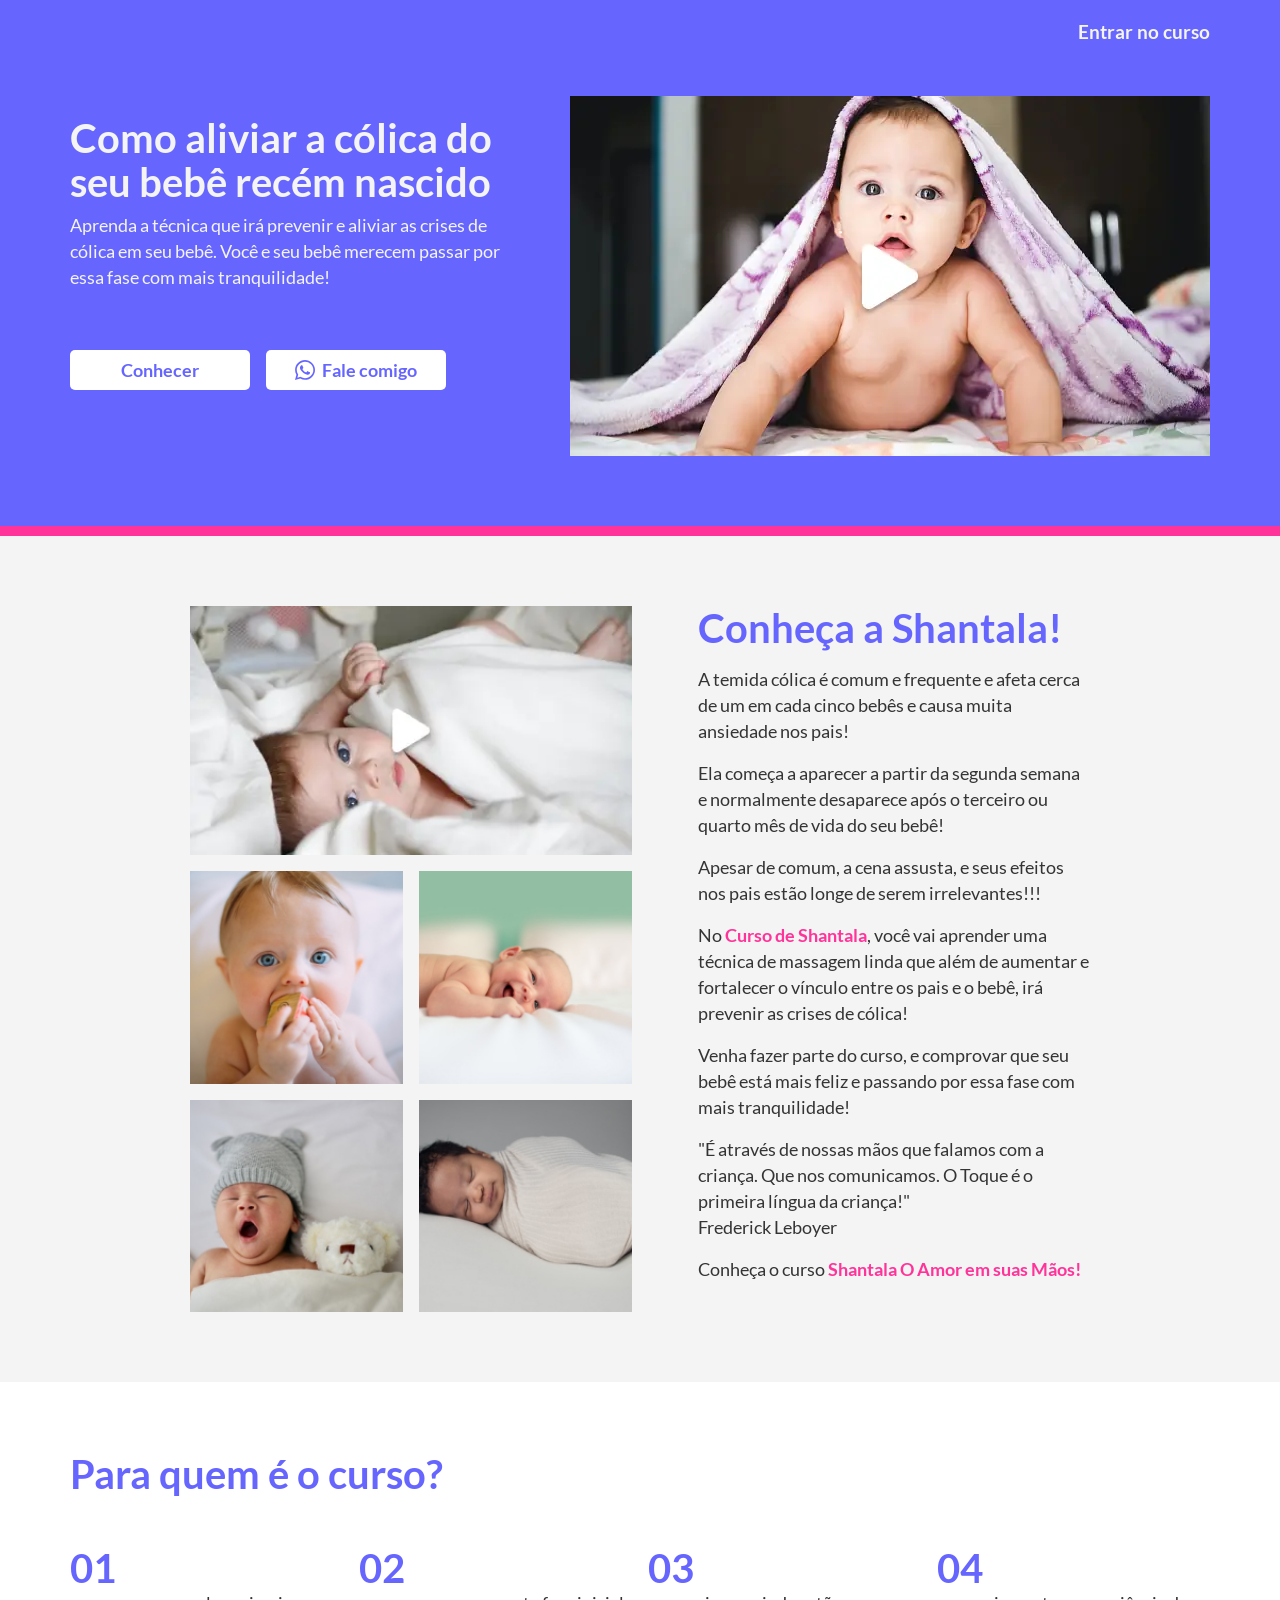
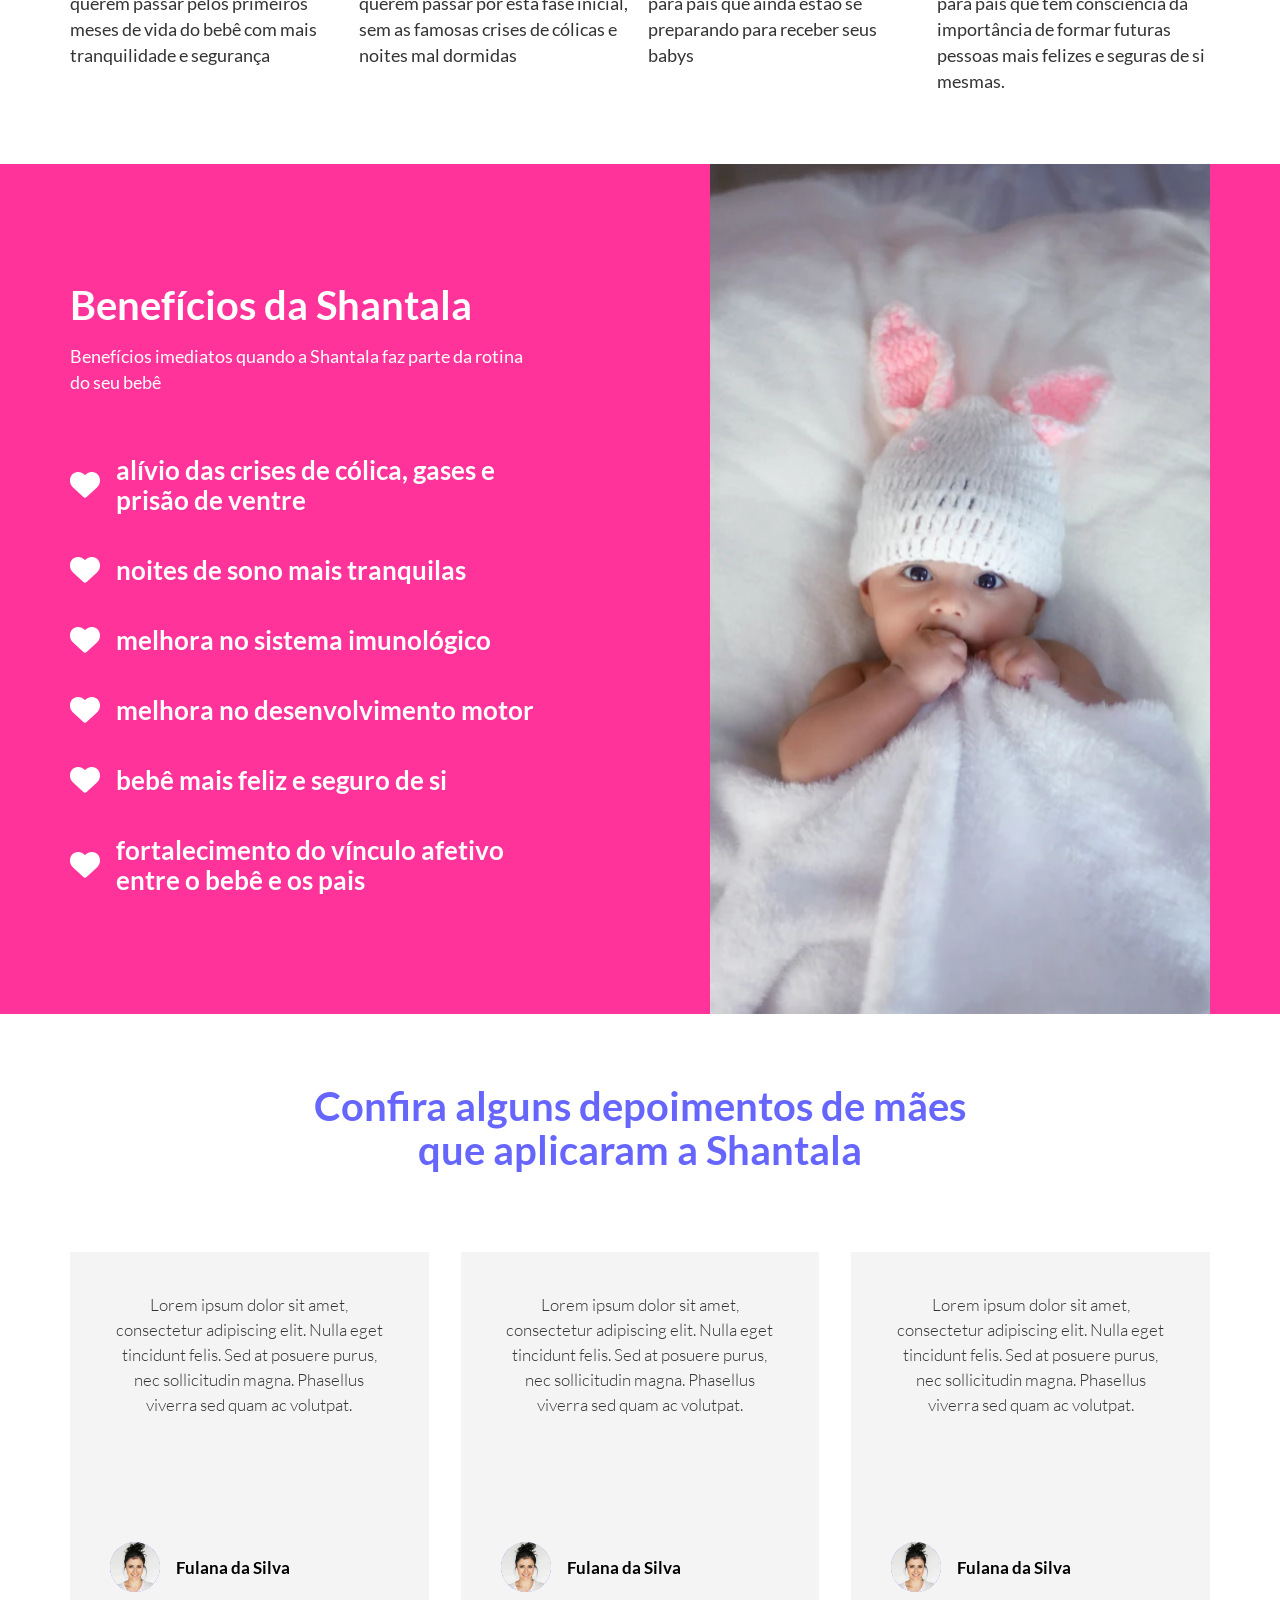
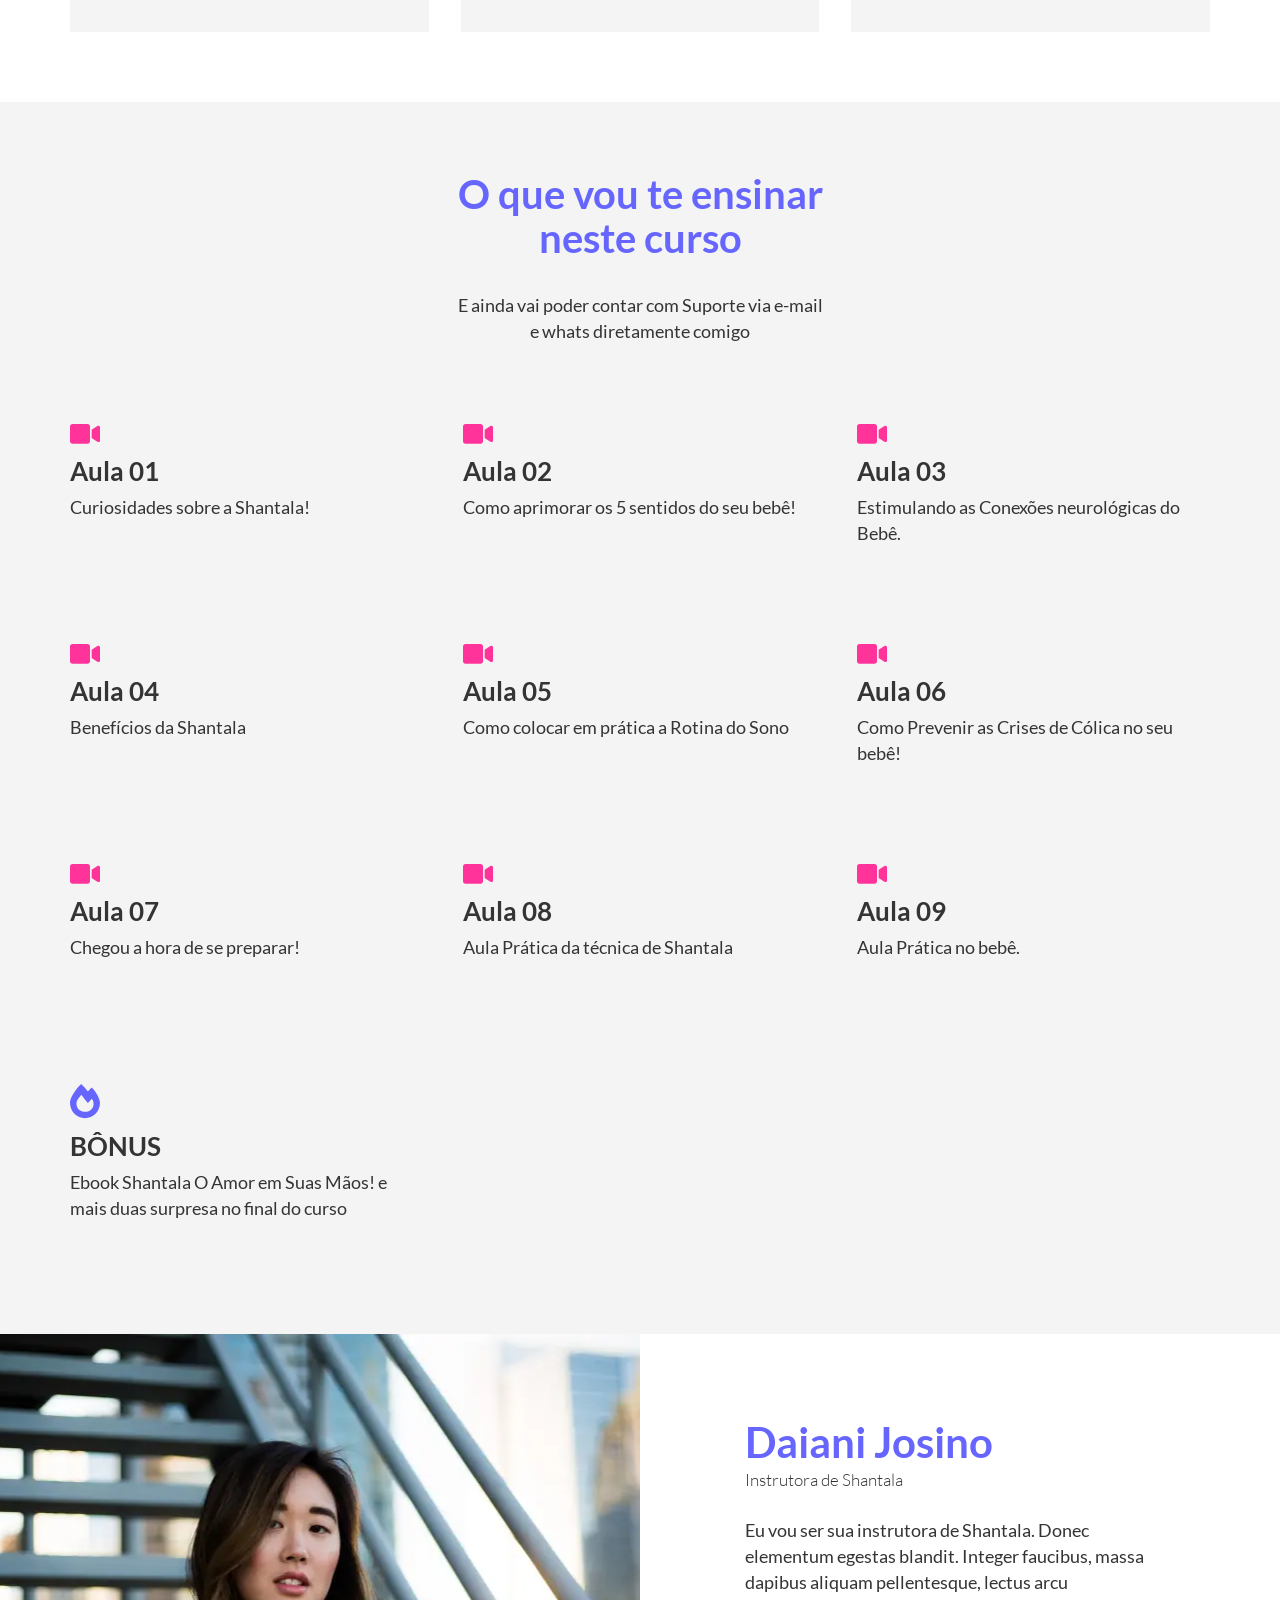
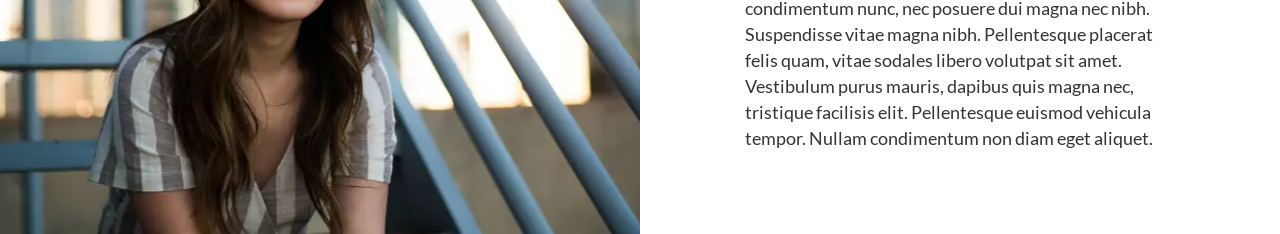
==== commit 47927219: "Bloco Daiani" ====
--- a/src/index.html
+++ b/src/index.html
@@ -7,7 +7,7 @@
         <link rel="icon" type="image/x-icon" href="asset/img/favicon.png">
         <link rel="stylesheet" href="asset/css/theme.css?version=5">
         <link rel="stylesheet" href="asset/css/style.css?version=5">
-        <title>Como prevenir as crises de cólica em seu bebê</title>
+        <title>Como aliviar a cólica do bebê</title>
     </head>
     <body>
 
@@ -25,7 +25,7 @@
 
                 <div class="w-full lg:w-1/2 ">
 
-                    <h1 class="theme-title-02 text-color04 mt-0 lg:mt-5 lg:max-w-[450px]">Como prevenir as crises de cólica em seu bebê</h1>
+                    <h1 class="theme-title-02 text-color04 mt-0 lg:mt-5 lg:max-w-[450px]" title="Como aliviar a cólica do bebê">Como aliviar a cólica do seu bebê recém nascido</h1>
                     <p class="theme-text-01 text-color04 mt-2 lg:max-w-[450px]">
                         Aprenda a técnica que irá prevenir e aliviar as crises de cólica em seu bebê. Você e seu bebê merecem passar por essa fase com mais tranquilidade!
                     </p>
@@ -257,7 +257,7 @@
 
 
                 <!-- Imagem dos beneficios da shantala -->
-                <div class="hidden relative lg:flex lg:w-1/2 flex-shrink-0 bg-no-repeat bg-top bg-cover theme-bg-beneficios-shantala xl:w-[500px] ">
+                <div class="hidden relative lg:flex lg:w-1/2 flex-shrink-0 bg-no-repeat bg-top bg-cover bg-[url('../img/beneficios-da-shantala.webp')] xl:w-[500px] ">
 
 
 
@@ -308,6 +308,178 @@
             </div>
         </section>
 
+        <!-- O curso -->
+        <section class="theme-section bg-color04">
+            <div class="container max-w-screen-xl">
+                <h2 class="theme-title-02 text-color01 text-center w-full mx-auto md:max-w-[375px]">O que vou te ensinar neste curso</h2>
+                <p class="relative block theme-text-01 text-color03 w-full text-center mt-8 md:max-w-[375px] md:mx-auto ">E ainda vai poder contar com Suporte via e-mail e whats diretamente comigo</p>
+
+                <!-- Lista de capítulos -->
+                <div class="relative mt-20 grid grid-cols-2 gap-5 lg:grid-cols-3 lg:gap-10">
+
+                    <!-- Aula 01 -->
+                    <div class="relative min-h-[180px]">
+                        <div>
+                            <svg width="30" height="20" viewBox="0 0 30 20" fill="none" xmlns="http://www.w3.org/2000/svg">
+                                <path fill="#FF3399" d="M20 2.46305V17.2414C20 18.6017 18.8807 19.7044 17.5 19.7044H2.5C1.11927 19.7044 0 18.6017 0 17.2414V2.46305C0 1.10273 1.11927 0 2.5 0H17.5C18.8802 0 20 1.10273 20 2.46305ZM30 3.25842V16.4409C30 17.7494 28.4807 18.5134 27.3755 17.7643L21.6667 13.8906V5.81383L27.375 1.93658C28.4844 1.18688 30 1.95505 30 3.25842Z" />
+                            </svg>
+                        </div>
+
+                        <h2 class="theme-title-03 text-color03 mt-3">Aula 01</h2>
+                        <p class="theme-text-01 text-color03 mt-2">Curiosidades sobre a Shantala!</p>
+
+                    </div>
+
+                    <!-- Aula 02 -->
+                    <div class="relative min-h-[180px]">
+                        <div>
+                            <svg width="30" height="20" viewBox="0 0 30 20" fill="none" xmlns="http://www.w3.org/2000/svg">
+                                <path fill="#FF3399" d="M20 2.46305V17.2414C20 18.6017 18.8807 19.7044 17.5 19.7044H2.5C1.11927 19.7044 0 18.6017 0 17.2414V2.46305C0 1.10273 1.11927 0 2.5 0H17.5C18.8802 0 20 1.10273 20 2.46305ZM30 3.25842V16.4409C30 17.7494 28.4807 18.5134 27.3755 17.7643L21.6667 13.8906V5.81383L27.375 1.93658C28.4844 1.18688 30 1.95505 30 3.25842Z" />
+                            </svg>
+                        </div>
+
+                        <h2 class="theme-title-03 text-color03 mt-3">Aula 02</h2>
+                        <p class="theme-text-01 text-color03 mt-2">Como aprimorar os 5 sentidos do seu bebê!</p>
+
+                    </div>
+
+                    <!-- Aula 03 -->
+                    <div class="relative min-h-[180px]">
+                        <div>
+                            <svg width="30" height="20" viewBox="0 0 30 20" fill="none" xmlns="http://www.w3.org/2000/svg">
+                                <path fill="#FF3399" d="M20 2.46305V17.2414C20 18.6017 18.8807 19.7044 17.5 19.7044H2.5C1.11927 19.7044 0 18.6017 0 17.2414V2.46305C0 1.10273 1.11927 0 2.5 0H17.5C18.8802 0 20 1.10273 20 2.46305ZM30 3.25842V16.4409C30 17.7494 28.4807 18.5134 27.3755 17.7643L21.6667 13.8906V5.81383L27.375 1.93658C28.4844 1.18688 30 1.95505 30 3.25842Z" />
+                            </svg>
+                        </div>
+
+                        <h2 class="theme-title-03 text-color03 mt-3">Aula 03</h2>
+                        <p class="theme-text-01 text-color03 mt-2">Estimulando as Conexões neurológicas do Bebê.</p>
+
+                    </div>
+
+                    <!-- Aula 04 -->
+                    <div class="relative min-h-[180px]">
+                        <div>
+                            <svg width="30" height="20" viewBox="0 0 30 20" fill="none" xmlns="http://www.w3.org/2000/svg">
+                                <path fill="#FF3399" d="M20 2.46305V17.2414C20 18.6017 18.8807 19.7044 17.5 19.7044H2.5C1.11927 19.7044 0 18.6017 0 17.2414V2.46305C0 1.10273 1.11927 0 2.5 0H17.5C18.8802 0 20 1.10273 20 2.46305ZM30 3.25842V16.4409C30 17.7494 28.4807 18.5134 27.3755 17.7643L21.6667 13.8906V5.81383L27.375 1.93658C28.4844 1.18688 30 1.95505 30 3.25842Z" />
+                            </svg>
+                        </div>
+
+                        <h2 class="theme-title-03 text-color03 mt-3">Aula 04</h2>
+                        <p class="theme-text-01 text-color03 mt-2">Benefícios da Shantala</p>
+
+                    </div>
+
+
+                    <!-- Aula 05 -->
+                    <div class="relative min-h-[180px]">
+                        <div>
+                            <svg width="30" height="20" viewBox="0 0 30 20" fill="none" xmlns="http://www.w3.org/2000/svg">
+                                <path fill="#FF3399" d="M20 2.46305V17.2414C20 18.6017 18.8807 19.7044 17.5 19.7044H2.5C1.11927 19.7044 0 18.6017 0 17.2414V2.46305C0 1.10273 1.11927 0 2.5 0H17.5C18.8802 0 20 1.10273 20 2.46305ZM30 3.25842V16.4409C30 17.7494 28.4807 18.5134 27.3755 17.7643L21.6667 13.8906V5.81383L27.375 1.93658C28.4844 1.18688 30 1.95505 30 3.25842Z" />
+                            </svg>
+                        </div>
+
+                        <h2 class="theme-title-03 text-color03 mt-3">Aula 05</h2>
+                        <p class="theme-text-01 text-color03 mt-2">Como colocar em prática a Rotina do Sono</p>
+
+                    </div>
+
+                    <!-- Aula 06 -->
+                    <div class="relative min-h-[180px]">
+                        <div>
+                            <svg width="30" height="20" viewBox="0 0 30 20" fill="none" xmlns="http://www.w3.org/2000/svg">
+                                <path fill="#FF3399" d="M20 2.46305V17.2414C20 18.6017 18.8807 19.7044 17.5 19.7044H2.5C1.11927 19.7044 0 18.6017 0 17.2414V2.46305C0 1.10273 1.11927 0 2.5 0H17.5C18.8802 0 20 1.10273 20 2.46305ZM30 3.25842V16.4409C30 17.7494 28.4807 18.5134 27.3755 17.7643L21.6667 13.8906V5.81383L27.375 1.93658C28.4844 1.18688 30 1.95505 30 3.25842Z" />
+                            </svg>
+                        </div>
+
+                        <h2 class="theme-title-03 text-color03 mt-3">Aula 06</h2>
+                        <p class="theme-text-01 text-color03 mt-2">Como Prevenir as Crises de Cólica no seu bebê!</p>
+
+                    </div>
+
+
+                    <!-- Aula 07 -->
+                    <div class="relative min-h-[180px]">
+                        <div>
+                            <svg width="30" height="20" viewBox="0 0 30 20" fill="none" xmlns="http://www.w3.org/2000/svg">
+                                <path fill="#FF3399" d="M20 2.46305V17.2414C20 18.6017 18.8807 19.7044 17.5 19.7044H2.5C1.11927 19.7044 0 18.6017 0 17.2414V2.46305C0 1.10273 1.11927 0 2.5 0H17.5C18.8802 0 20 1.10273 20 2.46305ZM30 3.25842V16.4409C30 17.7494 28.4807 18.5134 27.3755 17.7643L21.6667 13.8906V5.81383L27.375 1.93658C28.4844 1.18688 30 1.95505 30 3.25842Z" />
+                            </svg>
+                        </div>
+
+                        <h2 class="theme-title-03 text-color03 mt-3">Aula 07</h2>
+                        <p class="theme-text-01 text-color03 mt-2">Chegou a hora de se preparar!</p>
+
+                    </div>
+
+
+                    <!-- Aula 08 -->
+                    <div class="relative min-h-[180px]">
+                        <div>
+                            <svg width="30" height="20" viewBox="0 0 30 20" fill="none" xmlns="http://www.w3.org/2000/svg">
+                                <path fill="#FF3399" d="M20 2.46305V17.2414C20 18.6017 18.8807 19.7044 17.5 19.7044H2.5C1.11927 19.7044 0 18.6017 0 17.2414V2.46305C0 1.10273 1.11927 0 2.5 0H17.5C18.8802 0 20 1.10273 20 2.46305ZM30 3.25842V16.4409C30 17.7494 28.4807 18.5134 27.3755 17.7643L21.6667 13.8906V5.81383L27.375 1.93658C28.4844 1.18688 30 1.95505 30 3.25842Z" />
+                            </svg>
+                        </div>
+
+                        <h2 class="theme-title-03 text-color03 mt-3">Aula 08</h2>
+                        <p class="theme-text-01 text-color03 mt-2">Aula Prática da técnica de Shantala</p>
+
+                    </div>
+
+
+                    <!-- Aula 09 -->
+                    <div class="relative min-h-[180px]">
+                        <div>
+                            <svg width="30" height="20" viewBox="0 0 30 20" fill="none" xmlns="http://www.w3.org/2000/svg">
+                                <path fill="#FF3399" d="M20 2.46305V17.2414C20 18.6017 18.8807 19.7044 17.5 19.7044H2.5C1.11927 19.7044 0 18.6017 0 17.2414V2.46305C0 1.10273 1.11927 0 2.5 0H17.5C18.8802 0 20 1.10273 20 2.46305ZM30 3.25842V16.4409C30 17.7494 28.4807 18.5134 27.3755 17.7643L21.6667 13.8906V5.81383L27.375 1.93658C28.4844 1.18688 30 1.95505 30 3.25842Z" />
+                            </svg>
+                        </div>
+
+                        <h2 class="theme-title-03 text-color03 mt-3">Aula 09</h2>
+                        <p class="theme-text-01 text-color03 mt-2">Aula Prática no bebê.</p>
+
+                    </div>
+
+
+                    <!-- Bonus -->
+                    <div class="relative min-h-[180px]">
+                        <div>
+                            <svg width="30" height="35" viewBox="0 0 30 35" fill="none" xmlns="http://www.w3.org/2000/svg">
+                                <path fill="#6666FF" d="M21.6629 3.43192C20.2768 4.72098 19.0179 6.07701 17.9062 7.43973C16.0781 4.92991 13.808 2.37723 11.25 0C4.67076 6.10179 0 14.0625 0 18.8571C0 27.3817 6.70982 34.2857 15 34.2857C23.2902 34.2857 30 27.3817 30 18.8571C30 15.2946 26.5179 7.93527 21.6629 3.43192ZM20.3638 26.2433C18.9107 27.2545 17.1295 27.8571 15.1942 27.8571C10.3641 27.8571 6.42857 24.6609 6.42857 19.4732C6.42857 16.8864 8.05179 14.6089 11.2996 10.7143C11.7683 11.25 17.921 19.1116 17.921 19.1116L21.8471 14.633C22.1233 15.085 22.3739 15.5384 22.5998 15.9656C24.4353 19.4598 23.6652 23.933 20.3638 26.2433Z" />
+                            </svg>
+
+                        </div>
+
+                        <h2 class="theme-title-03 text-color03 mt-3">BÔNUS</h2>
+                        <p class="theme-text-01 text-color03 mt-2">Ebook Shantala O Amor em Suas Mãos! e mais duas surpresa no final do curso</p>
+
+                    </div>
+
+
+
+                </div>
+
+            </div>
+        </section>
+
+        <!-- Bio Daiani Josino -->
+        <section class="relative grid grid-cols-1 lg:grid-cols-2">
+
+            <!-- Foto -->
+            <div class="relative bg-color04 w-full min-h-[300px] bg-top bg-no-repeat bg-cover bg-[url('../img/sample-img-bio.webp')] md:min-h-[450px] lg:min-h-[500px] 2xl:min-h-[600px] " title="Daiani Josino">
+
+            </div>
+
+            <!-- Texto -->
+            <div class="relative flex flex-col p-10 justify-center items-center">
+
+                <div class="relative w-full xl:max-w-[430px]">
+                    <h2 class="theme-title-01 text-color01">Daiani Josino</h2>
+                    <span class="theme-text-02 text-color03">Instrutora de Shantala</span>
+                    <p class="theme-text-01 text-color03 mt-6">Eu vou ser sua instrutora de Shantala. Donec elementum egestas blandit. Integer faucibus, massa dapibus aliquam pellentesque, lectus arcu condimentum nunc, nec posuere dui magna nec nibh. Suspendisse vitae magna nibh. Pellentesque placerat felis quam, vitae sodales libero volutpat sit amet. Vestibulum purus mauris, dapibus quis magna nec, tristique facilisis elit. Pellentesque euismod vehicula tempor. Nullam condimentum non diam eget aliquet.</p>
+                </div>
+
+            </div>
+
+        </section>
 
         <script>
             let video = document.querySelector('#video-venda')
--- a/src/asset/css/style.css
+++ b/src/asset/css/style.css
@@ -578,6 +578,22 @@
   margin-top: 5rem;
 }
 
+.mt-8 {
+  margin-top: 2rem;
+}
+
+.mt-3 {
+  margin-top: 0.75rem;
+}
+
+.mt-6 {
+  margin-top: 1.5rem;
+}
+
+.block {
+  display: block;
+}
+
 .flex {
   display: flex;
 }
@@ -594,6 +610,10 @@
   aspect-ratio: 16 / 9;
 }
 
+.aspect-square {
+  aspect-ratio: 1 / 1;
+}
+
 .h-auto {
   height: auto;
 }
@@ -602,10 +622,38 @@
   height: 50px;
 }
 
+.h-\[200px\] {
+  height: 200px;
+}
+
+.h-\[300px\] {
+  height: 300px;
+}
+
 .min-h-\[380px\] {
   min-height: 380px;
 }
 
+.min-h-\[\] {
+  min-height: ;
+}
+
+.min-h-\[180px\] {
+  min-height: 180px;
+}
+
+.min-h-\[500px\] {
+  min-height: 500px;
+}
+
+.min-h-\[600px\] {
+  min-height: 600px;
+}
+
+.min-h-\[300px\] {
+  min-height: 300px;
+}
+
 .w-full {
   width: 100%;
 }
@@ -614,6 +662,14 @@
   width: 50px;
 }
 
+.w-screen {
+  width: 100vw;
+}
+
+.w-\[1000px\] {
+  width: 1000px;
+}
+
 .max-w-screen-xl {
   max-width: 1140px;
 }
@@ -630,6 +686,14 @@
   max-width: 660px;
 }
 
+.max-w-\[375px\] {
+  max-width: 375px;
+}
+
+.max-w-\[430px\] {
+  max-width: 430px;
+}
+
 .flex-shrink-0 {
   flex-shrink: 0;
 }
@@ -694,8 +758,20 @@
   gap: 2rem;
 }
 
+.gap-5 {
+  gap: 1.25rem;
+}
+
+.overflow-hidden {
+  overflow: hidden;
+}
+
 .rounded-full {
   border-radius: 9999px;
+}
+
+.border-2 {
+  border-width: 2px;
 }
 
 .border-b-\[10px\] {
@@ -759,6 +835,18 @@
   background-image: url('../img/sample-profile.png');
 }
 
+.bg-\[url\(\'\.\.\/img\/video-sobre-shantala\.webp\'\)\] {
+  background-image: url('../img/video-sobre-shantala.webp');
+}
+
+.bg-\[url\(\'\.\.\/img\/beneficios-da-shantala\.webp\'\)\] {
+  background-image: url('../img/beneficios-da-shantala.webp');
+}
+
+.bg-\[url\(\'\.\.\/img\/sample-img-bio\.webp\'\)\] {
+  background-image: url('../img/sample-img-bio.webp');
+}
+
 .bg-cover {
   background-size: cover;
 }
@@ -777,6 +865,14 @@
 
 .p-10 {
   padding: 2.5rem;
+}
+
+.p-4 {
+  padding: 1rem;
+}
+
+.p-6 {
+  padding: 1.5rem;
 }
 
 .px-\[20px\] {
@@ -839,8 +935,45 @@
     grid-column: span 2 / span 2;
   }
 
+  .md\:mx-auto {
+    margin-left: auto;
+    margin-right: auto;
+  }
+
   .md\:flex {
     display: flex;
+  }
+
+  .md\:aspect-video {
+    aspect-ratio: 16 / 9;
+  }
+
+  .md\:aspect-auto {
+    aspect-ratio: auto;
+  }
+
+  .md\:h-\[400px\] {
+    height: 400px;
+  }
+
+  .md\:min-h-\[400px\] {
+    min-height: 400px;
+  }
+
+  .md\:min-h-\[450px\] {
+    min-height: 450px;
+  }
+
+  .md\:w-\[400px\] {
+    width: 400px;
+  }
+
+  .md\:max-w-\[375\] {
+    max-width: 375;
+  }
+
+  .md\:max-w-\[375px\] {
+    max-width: 375px;
   }
 
   .md\:grid-cols-4 {
@@ -898,6 +1031,10 @@
     display: none;
   }
 
+  .lg\:min-h-\[500px\] {
+    min-height: 500px;
+  }
+
   .lg\:w-1\/2 {
     width: 50%;
   }
@@ -910,6 +1047,10 @@
     max-width: 470px;
   }
 
+  .lg\:max-w-\[430px\] {
+    max-width: 430px;
+  }
+
   .lg\:grid-cols-2 {
     grid-template-columns: repeat(2, minmax(0, 1fr));
   }
@@ -944,6 +1085,10 @@
 
   .lg\:gap-4 {
     gap: 1rem;
+  }
+
+  .lg\:gap-10 {
+    gap: 2.5rem;
   }
 }
 
@@ -956,6 +1101,10 @@
     min-height: 850px;
   }
 
+  .xl\:min-h-\[600px\] {
+    min-height: 600px;
+  }
+
   .xl\:w-\[640px\] {
     width: 640px;
   }
@@ -964,6 +1113,10 @@
     width: 500px;
   }
 
+  .xl\:max-w-\[430px\] {
+    max-width: 430px;
+  }
+
   .xl\:flex-shrink-0 {
     flex-shrink: 0;
   }
@@ -975,4 +1128,10 @@
   .xl\:pl-\[50px\] {
     padding-left: 50px;
   }
+}
+
+@media (min-width: 1536px) {
+  .\32xl\:min-h-\[600px\] {
+    min-height: 600px;
+  }
 }
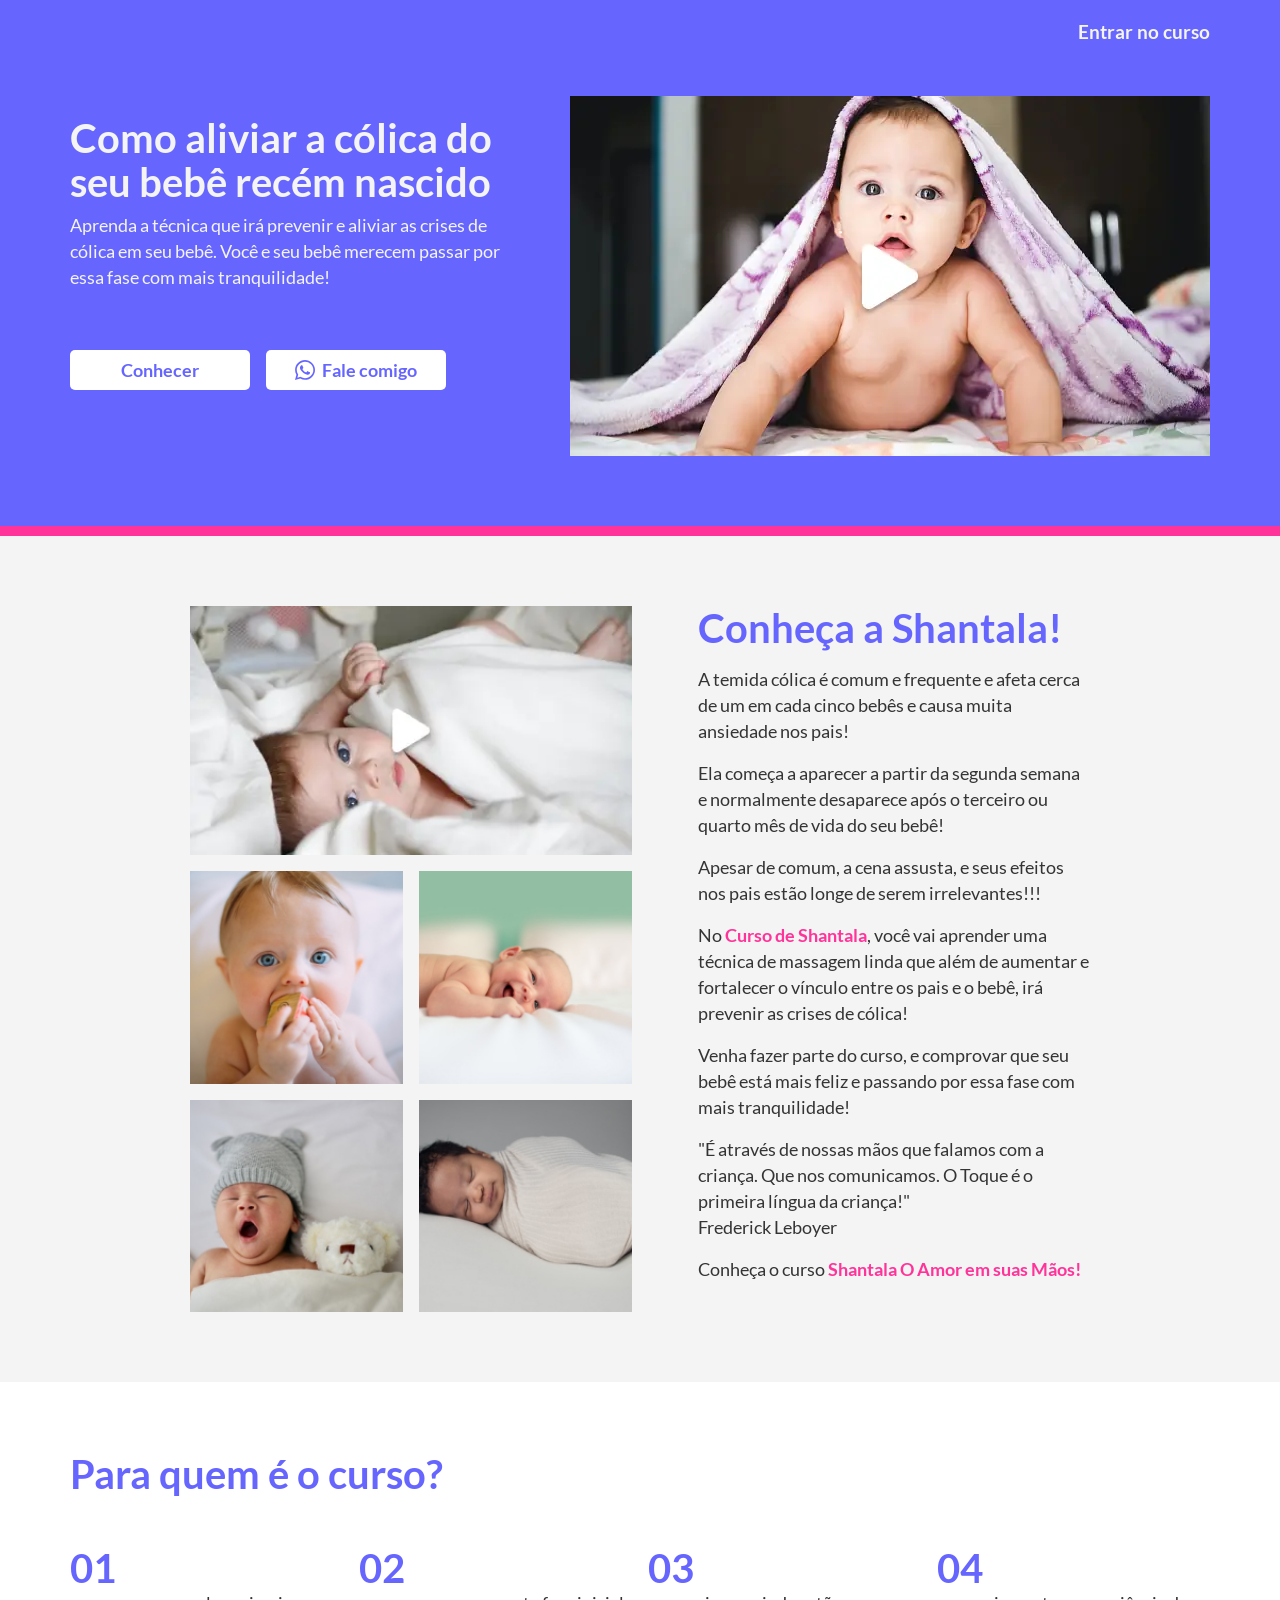
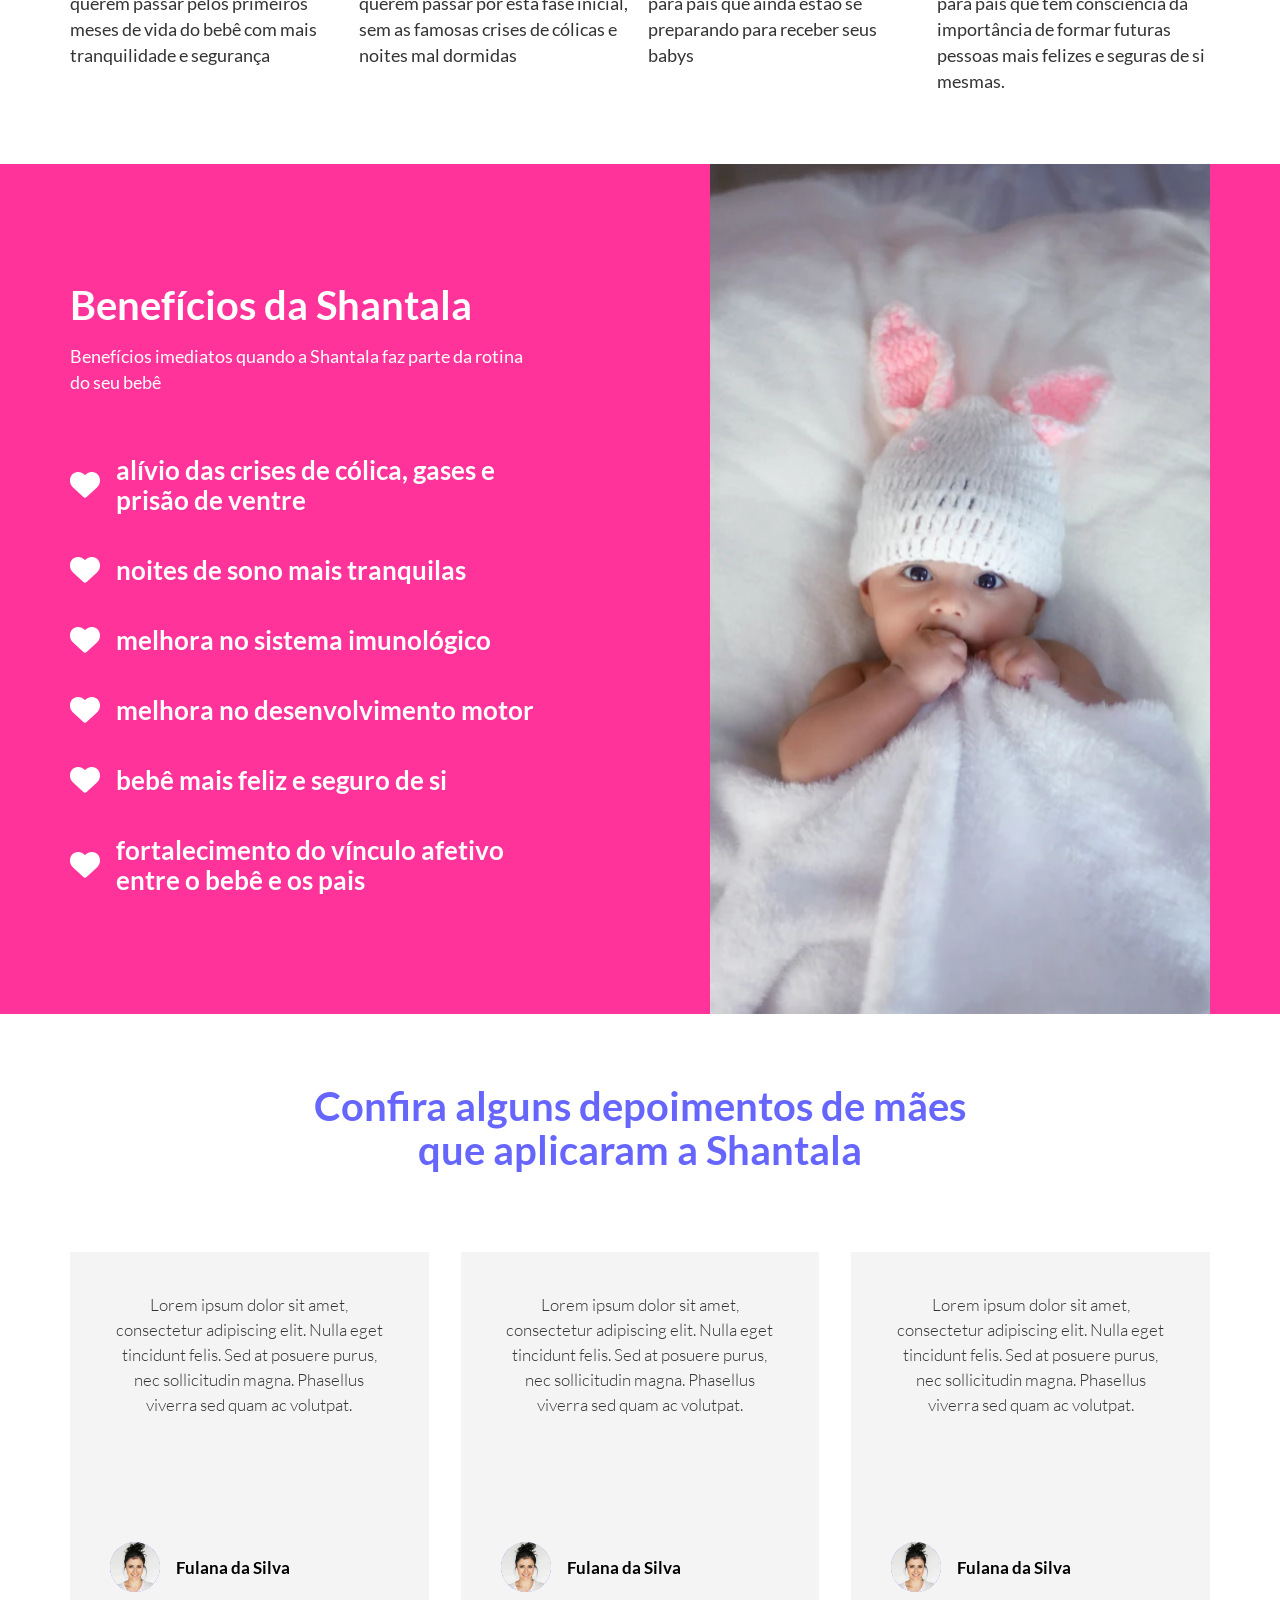
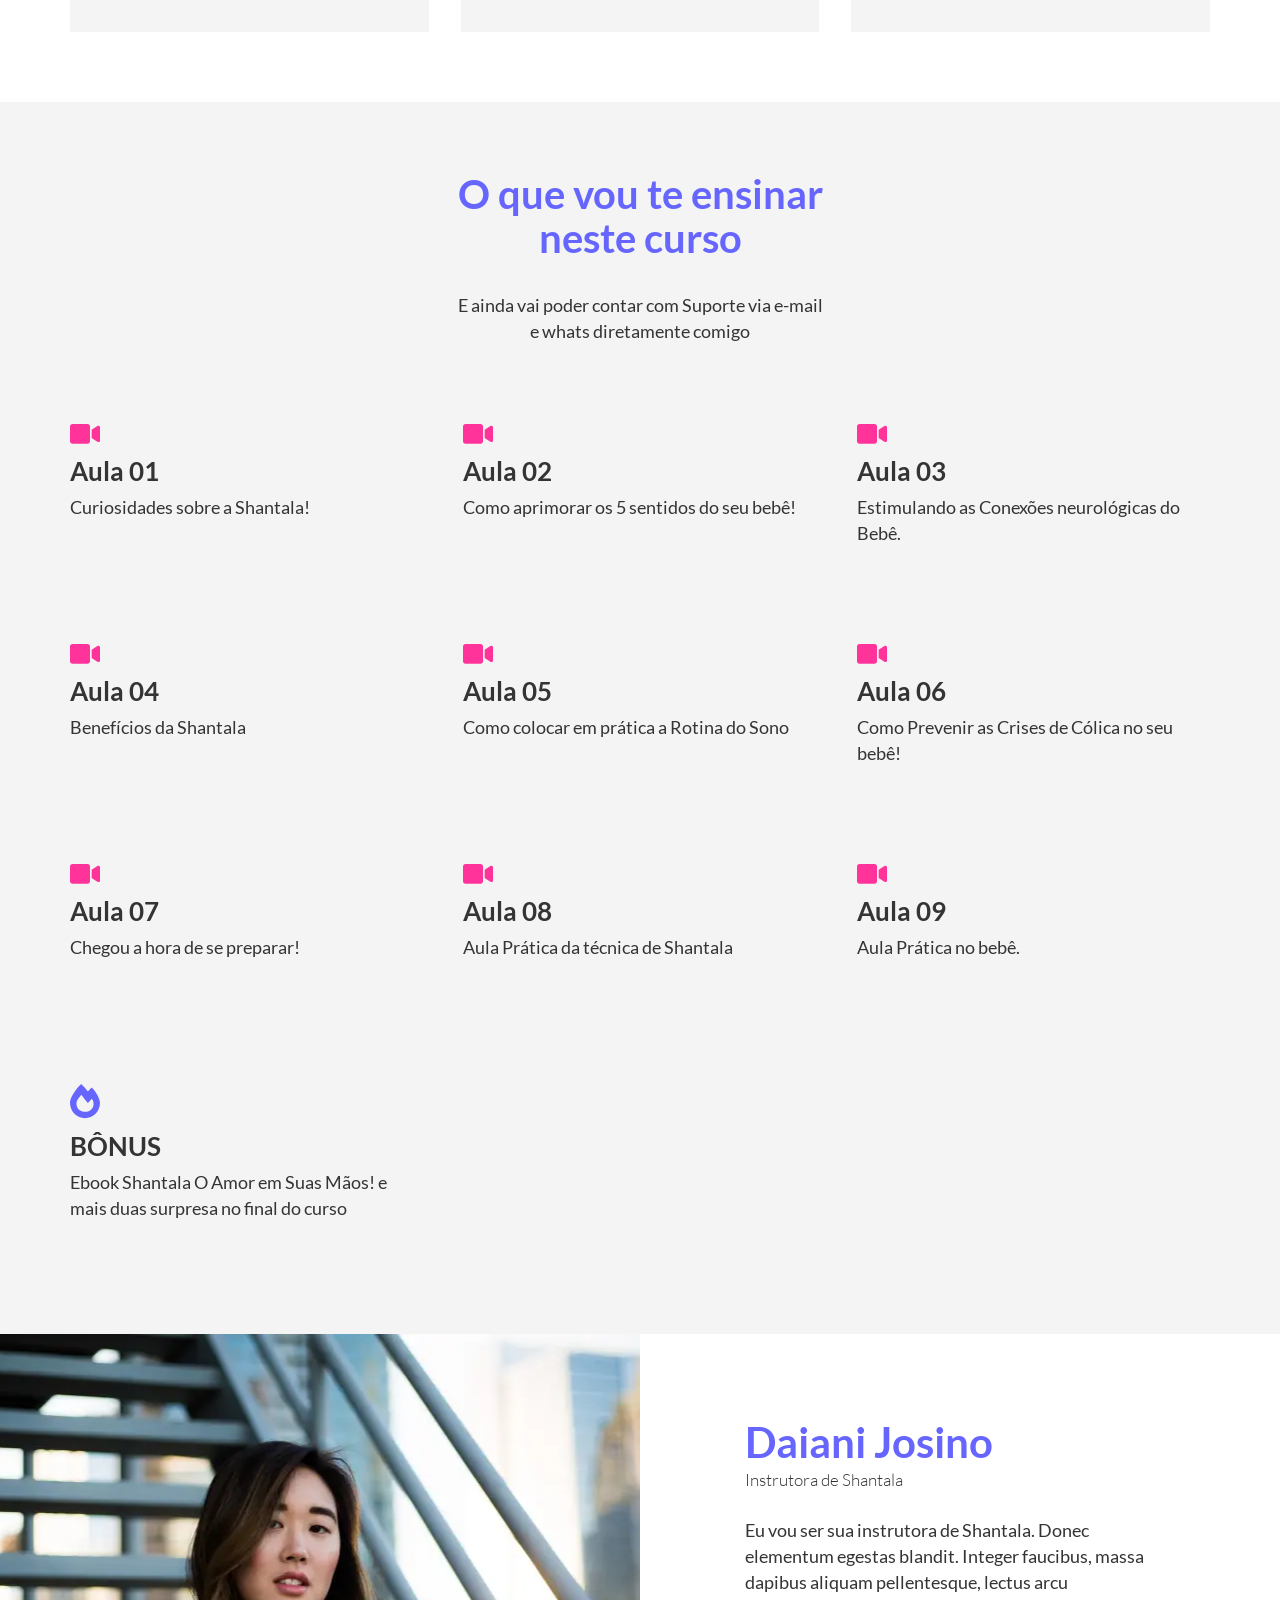
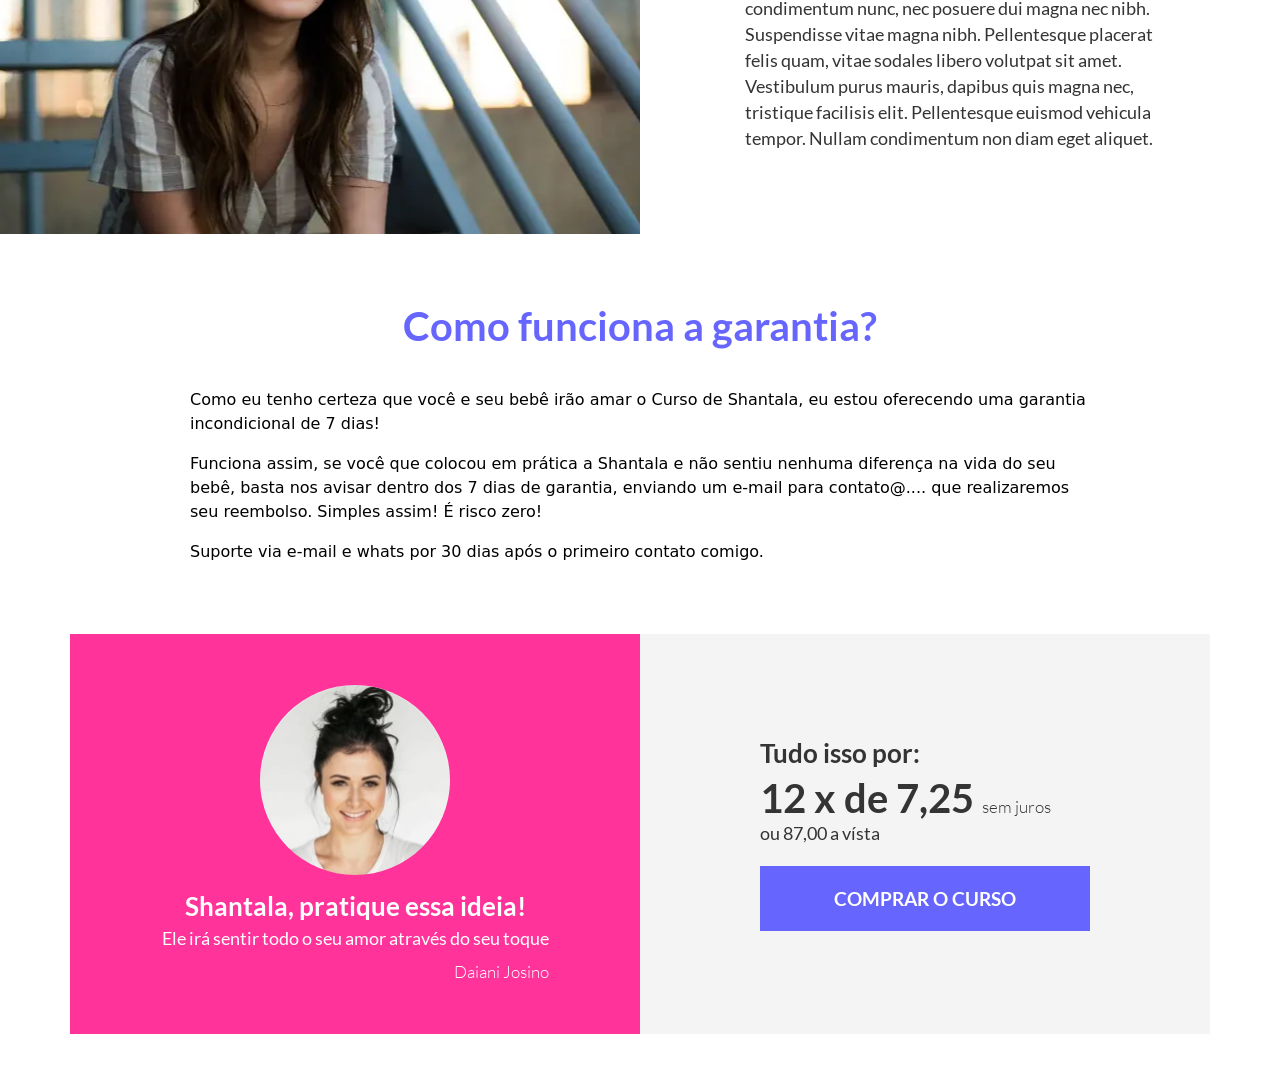
==== commit 22f44e5a: "Botão comprar" ====
--- a/src/index.html
+++ b/src/index.html
@@ -5,8 +5,8 @@
         <meta name="viewport" content="width=device-width, user-scalable=no, initial-scale=1.0, maximum-scale=1.0, minimum-scale=1.0">
         <meta http-equiv="X-UA-Compatible" content="ie=edge">
         <link rel="icon" type="image/x-icon" href="asset/img/favicon.png">
-        <link rel="stylesheet" href="asset/css/theme.css?version=5">
-        <link rel="stylesheet" href="asset/css/style.css?version=5">
+        <link rel="stylesheet" href="asset/css/theme.css?version=7">
+        <link rel="stylesheet" href="asset/css/style.css?version=7">
         <title>Como aliviar a cólica do bebê</title>
     </head>
     <body>
@@ -275,7 +275,7 @@
                 <!-- Lista de comentários -->
                 <div class="relative mt-10 grid grid-cols-1 gap-8 md:grid-cols-2 lg:grid-cols-3 lg:mt-20">
 
-                    <div class="relative flex flex-col justify-between bg-color04 p-10 min-h-[380px]">
+                    <div class="relative flex flex-col justify-between bg-color04 p-10 gap-6 lg:min-h-[380px]">
                         <p class="theme-text-02 text-color03 text-center">Lorem ipsum dolor sit amet, consectetur adipiscing elit. Nulla eget tincidunt felis. Sed at posuere purus, nec sollicitudin magna. Phasellus viverra sed quam ac volutpat.</p>
 
                         <div class="relative flex flex-row flex-nowrap justify-start items-center">
@@ -285,7 +285,7 @@
 
                     </div>
 
-                    <div class="relative flex flex-col justify-between bg-color04 p-10 min-h-[380px]">
+                    <div class="relative flex flex-col justify-between bg-color04 p-10 gap-6 lg:min-h-[380px]">
                         <p class="theme-text-02 text-color03 text-center">Lorem ipsum dolor sit amet, consectetur adipiscing elit. Nulla eget tincidunt felis. Sed at posuere purus, nec sollicitudin magna. Phasellus viverra sed quam ac volutpat.</p>
 
                         <div class="relative flex flex-row flex-nowrap justify-start items-center">
@@ -294,7 +294,7 @@
                         </div>
                     </div>
 
-                    <div class="relative flex flex-col justify-between bg-color04 p-10 min-h-[380px] md:col-span-2 lg: lg:col-span-1">
+                    <div class="relative flex flex-col justify-between bg-color04 p-10 gap-6 md:col-span-2 lg: lg:col-span-1 lg:min-h-[380px]">
                         <p class="theme-text-02 text-color03 text-center">Lorem ipsum dolor sit amet, consectetur adipiscing elit. Nulla eget tincidunt felis. Sed at posuere purus, nec sollicitudin magna. Phasellus viverra sed quam ac volutpat.</p>
 
                         <div class="relative flex flex-row flex-nowrap justify-start items-center">
@@ -481,6 +481,64 @@
 
         </section>
 
+        <!-- Garantia -->
+        <section class="theme-section bg-color06">
+            <div class="container max-w-screen-xl">
+                <h2 class="theme-title-02 text-color01 text-center">Como funciona a garantia?</h2>
+
+                <div class="flex flex-col gap-4 mt-10 w-full max-w-[900px] mx-auto">
+                    <p>
+                        Como eu tenho certeza que você e seu bebê irão amar o Curso de Shantala, eu estou oferecendo uma garantia incondicional de 7 dias!
+                    </p>
+
+                    <p>
+                        Funciona assim, se você que colocou em prática a Shantala e não sentiu nenhuma diferença na vida do seu bebê, basta nos avisar dentro dos 7 dias de garantia, enviando um e-mail para contato@.... que realizaremos seu reembolso. Simples assim! É risco zero!
+                    </p>
+
+                    <p>
+                        Suporte via e-mail e whats por 30 dias após o primeiro contato comigo.
+                    </p>
+
+                </div>
+            </div>
+        </section>
+
+
+
+        <!-- Comprar -->
+        <section class="relative mb-10">
+            <div class="container w-full max-w-screen-xl mx-auto grid grid-cols-1 md:grid-cols-2">
+                <div class="relative bg-color02 w-full  p-12 flex flex-col justify-center items-center lg:min-h-[400px]">
+
+                    <div class="relative rounded-full w-[190px] h-[190px]  bg-color04 bg-top bg-no-repeat bg-cover bg-[url('../img/sample-profile-large.webp')]">
+
+                    </div>
+
+                    <h3 class="theme-title-03 text-color06 text-center mt-4">Shantala, pratique essa ideia!</h3>
+                    <p class="theme-text-01 text-color06 text-center mt-1">
+                        Ele irá sentir todo o seu amor através do seu toque
+                        <span class="relative block theme-text-02 w-full text-color06 text-right mt-2">Daiani Josino</span>
+                    </p>
+
+
+                </div>
+
+                <div class="relative bg-color04 p-12 w-full flex flex-col justify-center items-center lg:min-h-[400px]">
+
+                    <div class="relative w-full max-w-[330px]">
+                        <h4 class="theme-title-03 text-color03">Tudo isso por:</h4>
+                        <h2 class="theme-title-02 text-color03 mt-2">12 x de 7,25 <span class="theme-text-02">sem juros</span></h2>
+                        <h3 class="theme-text-01 text-color03">ou 87,00 a vísta</h3>
+
+                        <a class="relative bg-color01 text-color06 theme-title-04 mt-5 flex flex-row flex-nowrap justify-center items-center w-full h-[65px]" href="#">COMPRAR O CURSO</a>
+
+                    </div>
+
+                </div>
+
+            </div>
+        </section>
+
         <script>
             let video = document.querySelector('#video-venda')
             let video_click = document.querySelector('#video-venda-click')
--- a/src/asset/css/theme.css
+++ b/src/asset/css/theme.css
@@ -3,18 +3,21 @@
     font-family: 'Lato';
     src: local('Lato'), url("../fonts/Lato-Light.ttf");
     font-weight: 300;
+    font-display: swap;
 }
 
 @font-face {
     font-family: 'Lato';
     src: local('Lato'), url("../fonts/Lato-Regular.ttf");
     font-weight: 400;
+    font-display: swap;
 }
 
 @font-face {
     font-family: 'Lato';
     src: local('Lato'), url("../fonts/Lato-Bold.ttf");
     font-weight: bold;
+    font-display: swap;
 }
 
 :root {
--- a/src/asset/css/style.css
+++ b/src/asset/css/style.css
@@ -520,10 +520,6 @@
   grid-column: span 2 / span 2;
 }
 
-.col-span-1 {
-  grid-column: span 1 / span 1;
-}
-
 .my-5 {
   margin-top: 1.25rem;
   margin-bottom: 1.25rem;
@@ -574,14 +570,14 @@
   margin-top: 2.5rem;
 }
 
+.mt-8 {
+  margin-top: 2rem;
+}
+
 .mt-20 {
   margin-top: 5rem;
 }
 
-.mt-8 {
-  margin-top: 2rem;
-}
-
 .mt-3 {
   margin-top: 0.75rem;
 }
@@ -590,6 +586,18 @@
   margin-top: 1.5rem;
 }
 
+.mt-1 {
+  margin-top: 0.25rem;
+}
+
+.mb-10 {
+  margin-bottom: 2.5rem;
+}
+
+.mt-5 {
+  margin-top: 1.25rem;
+}
+
 .block {
   display: block;
 }
@@ -610,10 +618,6 @@
   aspect-ratio: 16 / 9;
 }
 
-.aspect-square {
-  aspect-ratio: 1 / 1;
-}
-
 .h-auto {
   height: auto;
 }
@@ -622,36 +626,32 @@
   height: 50px;
 }
 
-.h-\[200px\] {
-  height: 200px;
-}
-
-.h-\[300px\] {
-  height: 300px;
+.h-\[190px\] {
+  height: 190px;
+}
+
+.h-\[65px\] {
+  height: 65px;
 }
 
 .min-h-\[380px\] {
   min-height: 380px;
 }
 
+.min-h-\[180px\] {
+  min-height: 180px;
+}
+
+.min-h-\[300px\] {
+  min-height: 300px;
+}
+
 .min-h-\[\] {
   min-height: ;
 }
 
-.min-h-\[180px\] {
-  min-height: 180px;
-}
-
-.min-h-\[500px\] {
-  min-height: 500px;
-}
-
-.min-h-\[600px\] {
-  min-height: 600px;
-}
-
-.min-h-\[300px\] {
-  min-height: 300px;
+.min-h-\[400px\] {
+  min-height: 400px;
 }
 
 .w-full {
@@ -662,12 +662,8 @@
   width: 50px;
 }
 
-.w-screen {
-  width: 100vw;
-}
-
-.w-\[1000px\] {
-  width: 1000px;
+.w-\[190px\] {
+  width: 190px;
 }
 
 .max-w-screen-xl {
@@ -678,20 +674,20 @@
   max-width: 900px;
 }
 
+.max-w-\[660px\] {
+  max-width: 660px;
+}
+
+.max-w-xl {
+  max-width: 36rem;
+}
+
 .max-w-\[\] {
   max-width: ;
 }
 
-.max-w-\[660px\] {
-  max-width: 660px;
-}
-
-.max-w-\[375px\] {
-  max-width: 375px;
-}
-
-.max-w-\[430px\] {
-  max-width: 430px;
+.max-w-\[330px\] {
+  max-width: 330px;
 }
 
 .flex-shrink-0 {
@@ -706,14 +702,6 @@
   grid-template-columns: repeat(1, minmax(0, 1fr));
 }
 
-.grid-cols-3 {
-  grid-template-columns: repeat(3, minmax(0, 1fr));
-}
-
-.grid-rows-5 {
-  grid-template-rows: repeat(5, minmax(0, 1fr));
-}
-
 .flex-row {
   flex-direction: row;
 }
@@ -762,16 +750,16 @@
   gap: 1.25rem;
 }
 
+.gap-6 {
+  gap: 1.5rem;
+}
+
 .overflow-hidden {
   overflow: hidden;
 }
 
 .rounded-full {
   border-radius: 9999px;
-}
-
-.border-2 {
-  border-width: 2px;
 }
 
 .border-b-\[10px\] {
@@ -803,50 +791,22 @@
   background-color: rgb(255 51 153 / var(--tw-bg-opacity));
 }
 
-.bg-\[url\(\'\/src\/asset\/img\/sample-profile\.png\'\)\] {
-  background-image: url('/src/asset/img/sample-profile.png');
-}
-
-.bg-\[url\(\'\/asset\/img\/sample-profile\.png\'\)\] {
-  background-image: url('/asset/img/sample-profile.png');
-}
-
-.bg-\[url\(\'\.\/asset\/img\/sample-profile\.png\'\)\] {
-  background-image: url('./asset/img/sample-profile.png');
-}
-
-.bg-\[url\(\'\.\/src\/asset\/img\/sample-profile\.png\'\)\] {
-  background-image: url('./src/asset/img/sample-profile.png');
-}
-
-.bg-\[url\(\'asset\/img\/sample-profile\.png\'\)\] {
-  background-image: url('asset/img/sample-profile.png');
-}
-
-.bg-\[url\(\'sample-profile\.png\'\)\] {
-  background-image: url('sample-profile.png');
-}
-
-.bg-\[url\(\'img\/sample-profile\.png\'\)\] {
-  background-image: url('img/sample-profile.png');
+.bg-\[url\(\'\.\.\/img\/beneficios-da-shantala\.webp\'\)\] {
+  background-image: url('../img/beneficios-da-shantala.webp');
 }
 
 .bg-\[url\(\'\.\.\/img\/sample-profile\.png\'\)\] {
   background-image: url('../img/sample-profile.png');
 }
 
-.bg-\[url\(\'\.\.\/img\/video-sobre-shantala\.webp\'\)\] {
-  background-image: url('../img/video-sobre-shantala.webp');
-}
-
-.bg-\[url\(\'\.\.\/img\/beneficios-da-shantala\.webp\'\)\] {
-  background-image: url('../img/beneficios-da-shantala.webp');
-}
-
 .bg-\[url\(\'\.\.\/img\/sample-img-bio\.webp\'\)\] {
   background-image: url('../img/sample-img-bio.webp');
 }
 
+.bg-\[url\(\'\.\.\/img\/sample-profile-large\.webp\'\)\] {
+  background-image: url('../img/sample-profile-large.webp');
+}
+
 .bg-cover {
   background-size: cover;
 }
@@ -859,20 +819,12 @@
   background-repeat: no-repeat;
 }
 
-.p-20 {
-  padding: 5rem;
-}
-
 .p-10 {
   padding: 2.5rem;
 }
 
-.p-4 {
-  padding: 1rem;
-}
-
-.p-6 {
-  padding: 1.5rem;
+.p-12 {
+  padding: 3rem;
 }
 
 .px-\[20px\] {
@@ -944,32 +896,8 @@
     display: flex;
   }
 
-  .md\:aspect-video {
-    aspect-ratio: 16 / 9;
-  }
-
-  .md\:aspect-auto {
-    aspect-ratio: auto;
-  }
-
-  .md\:h-\[400px\] {
-    height: 400px;
-  }
-
-  .md\:min-h-\[400px\] {
-    min-height: 400px;
-  }
-
   .md\:min-h-\[450px\] {
     min-height: 450px;
-  }
-
-  .md\:w-\[400px\] {
-    width: 400px;
-  }
-
-  .md\:max-w-\[375\] {
-    max-width: 375;
   }
 
   .md\:max-w-\[375px\] {
@@ -1035,6 +963,14 @@
     min-height: 500px;
   }
 
+  .lg\:min-h-\[400px\] {
+    min-height: 400px;
+  }
+
+  .lg\:min-h-\[380px\] {
+    min-height: 380px;
+  }
+
   .lg\:w-1\/2 {
     width: 50%;
   }
@@ -1045,10 +981,6 @@
 
   .lg\:max-w-\[470px\] {
     max-width: 470px;
-  }
-
-  .lg\:max-w-\[430px\] {
-    max-width: 430px;
   }
 
   .lg\:grid-cols-2 {
@@ -1101,10 +1033,6 @@
     min-height: 850px;
   }
 
-  .xl\:min-h-\[600px\] {
-    min-height: 600px;
-  }
-
   .xl\:w-\[640px\] {
     width: 640px;
   }
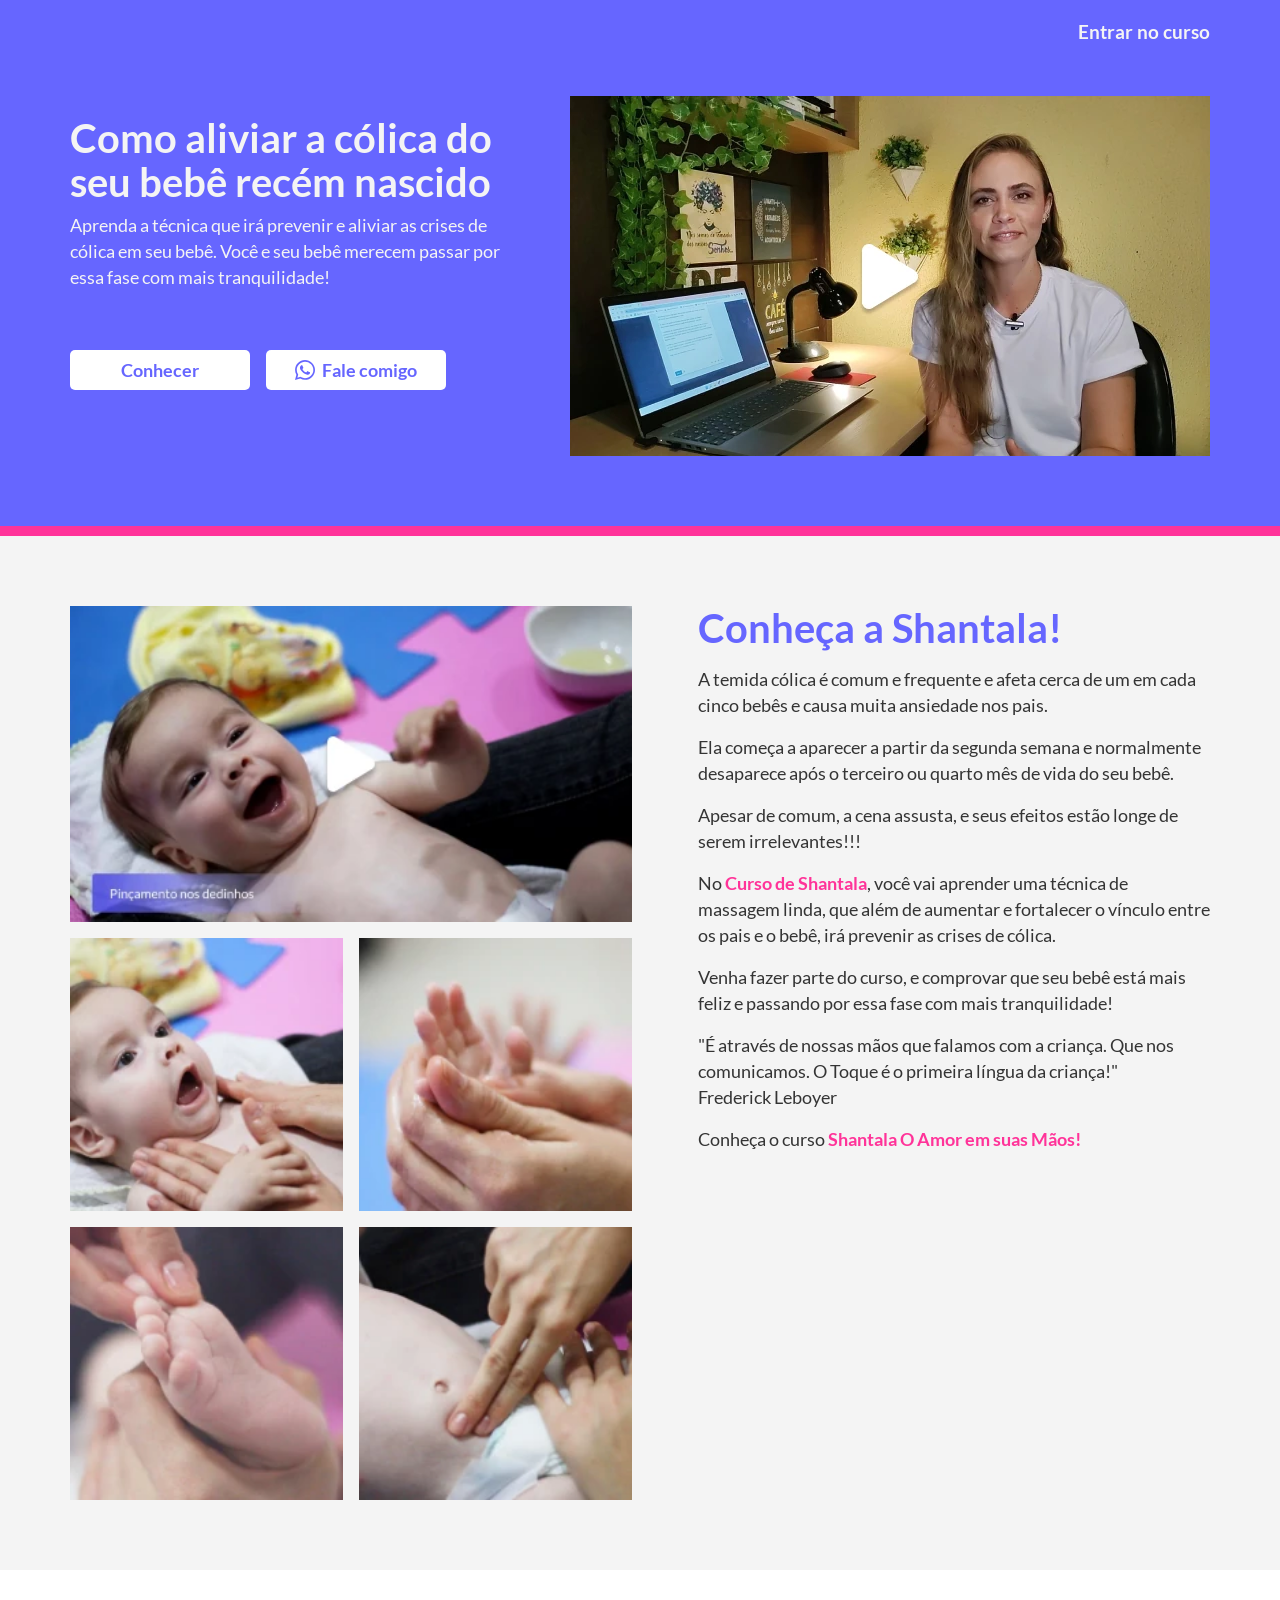
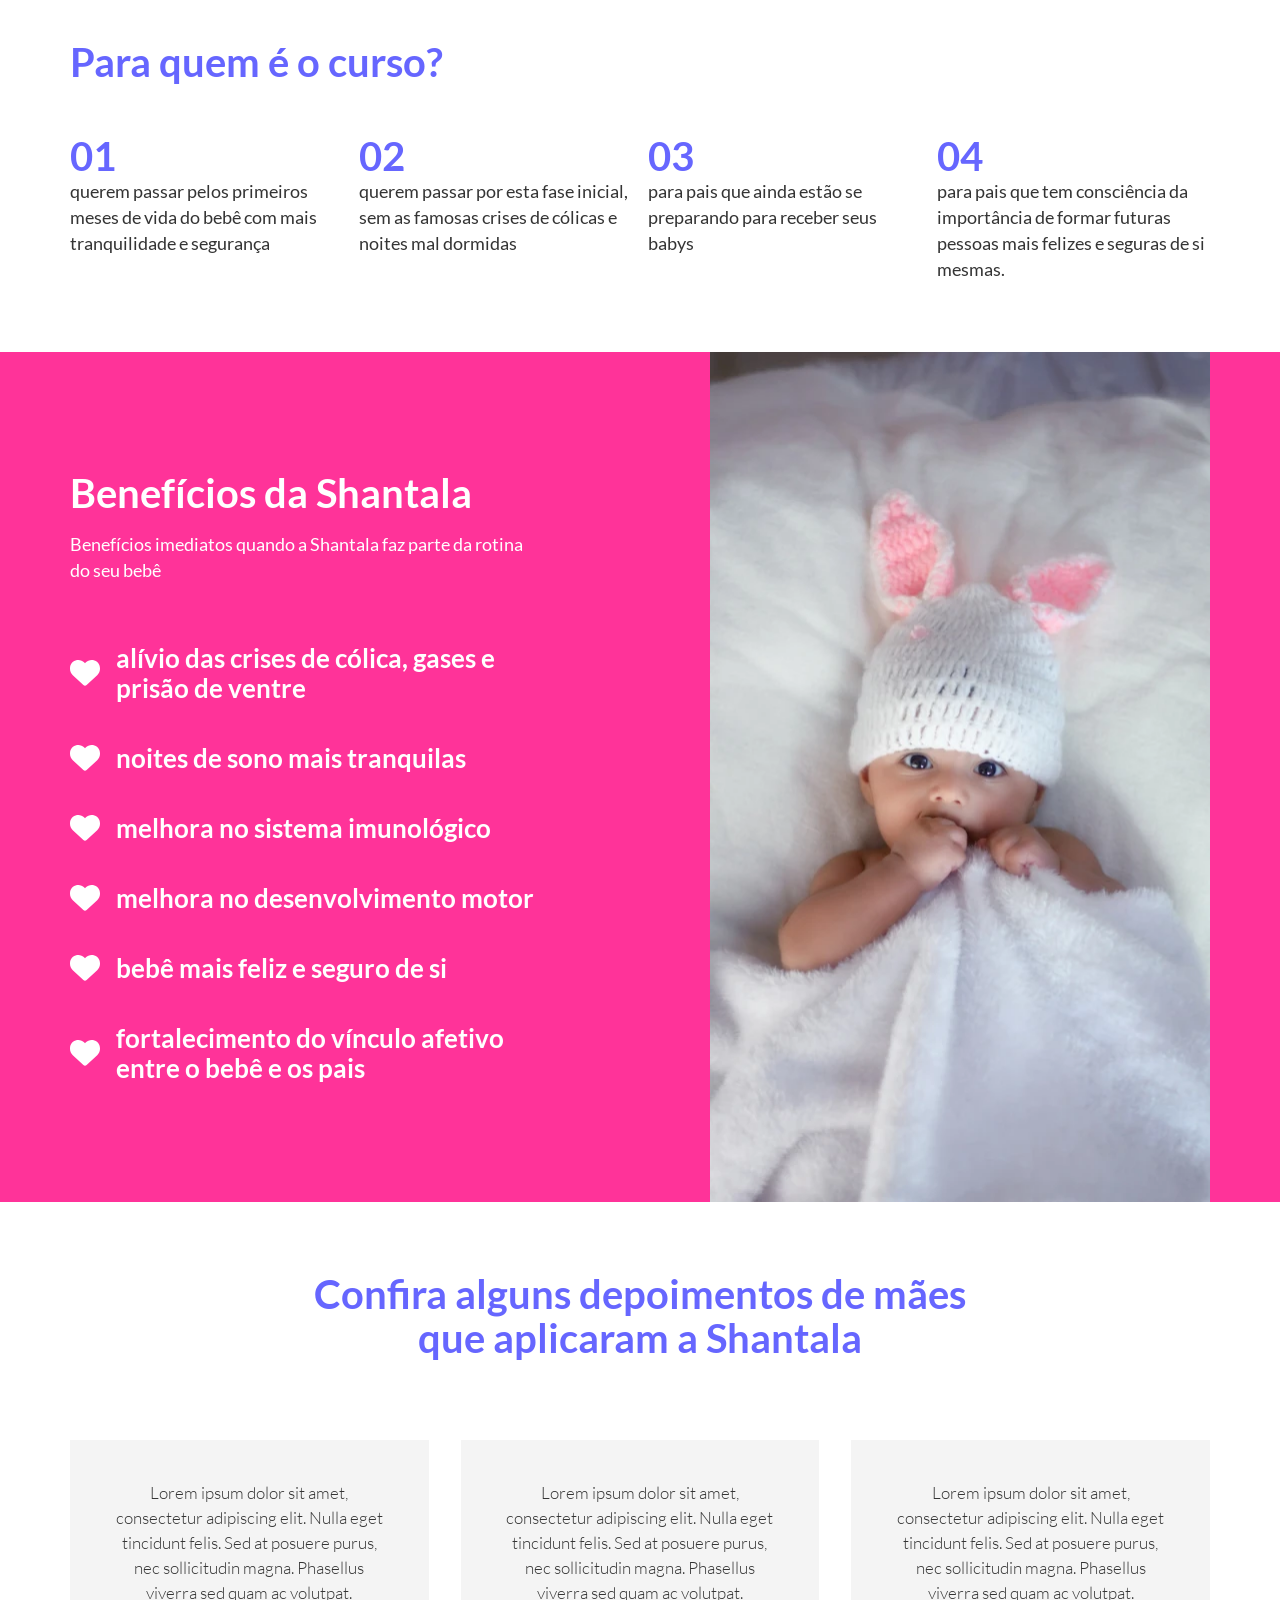
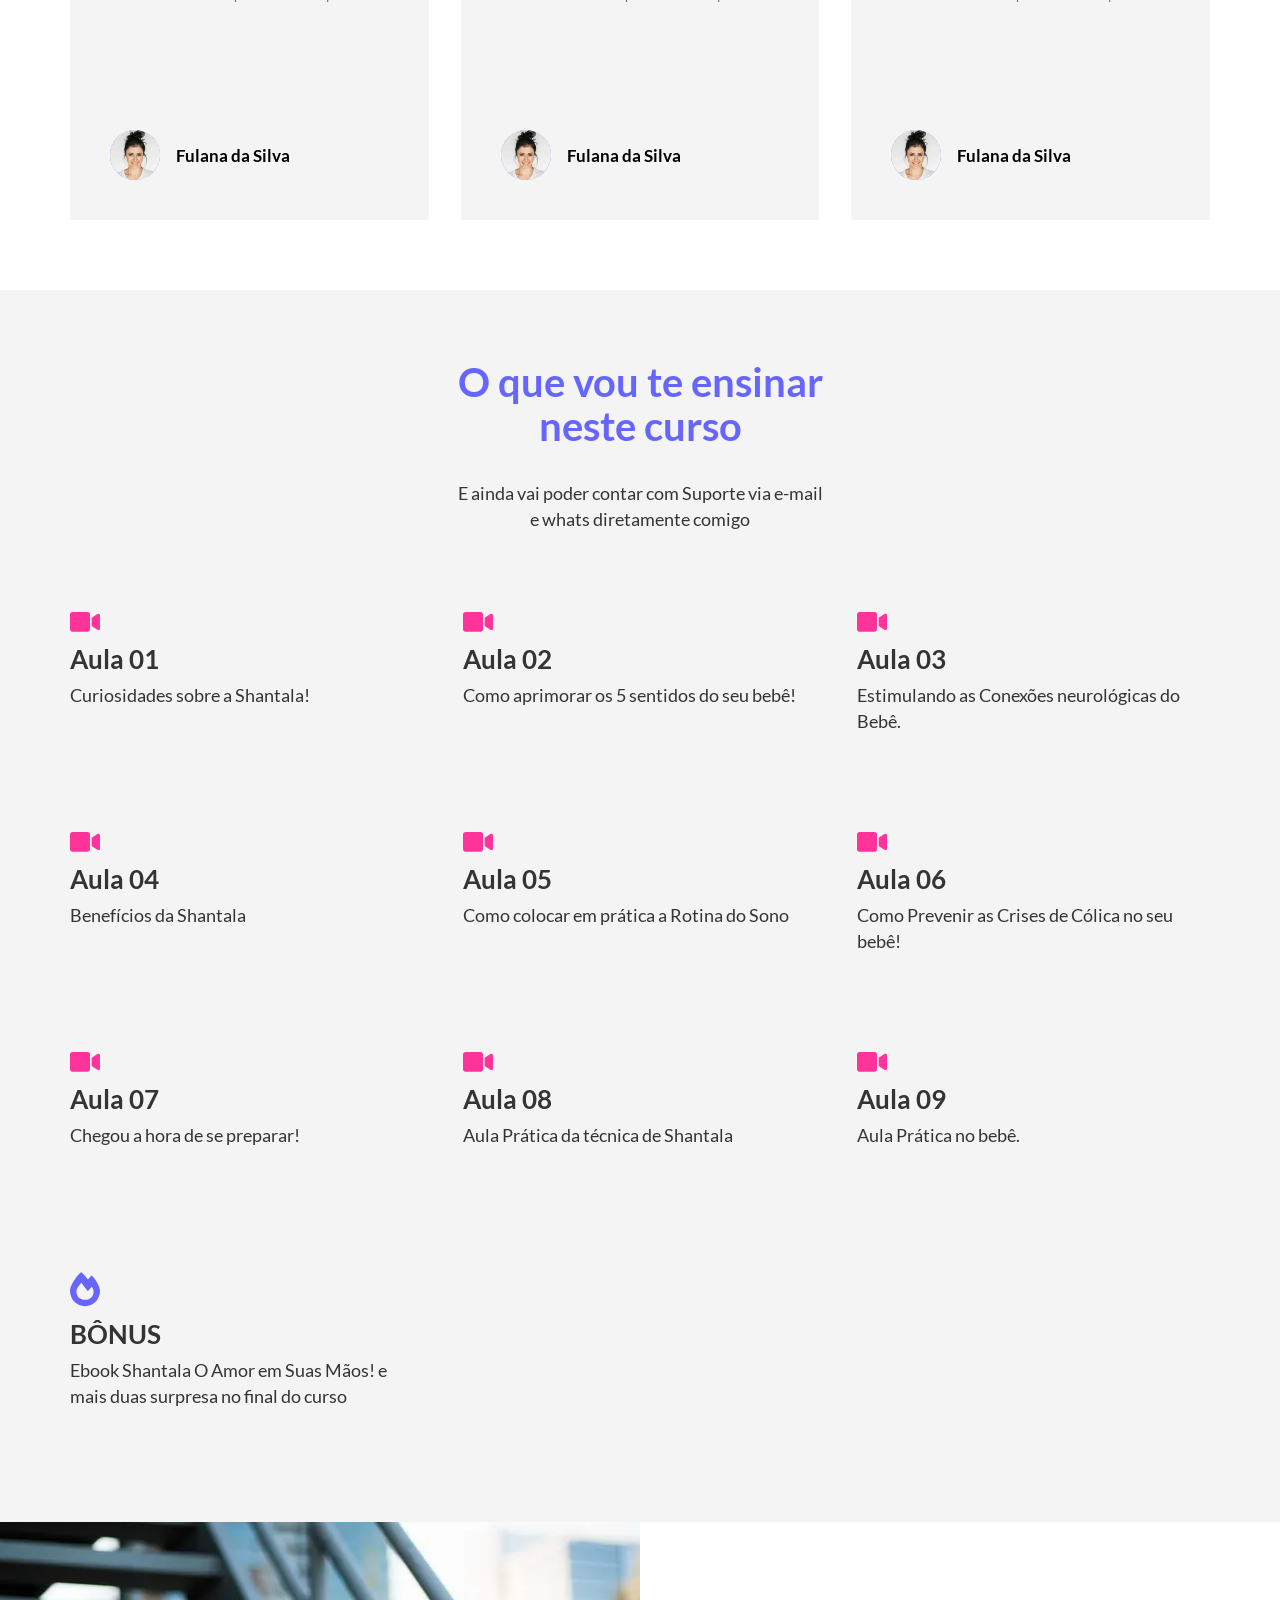
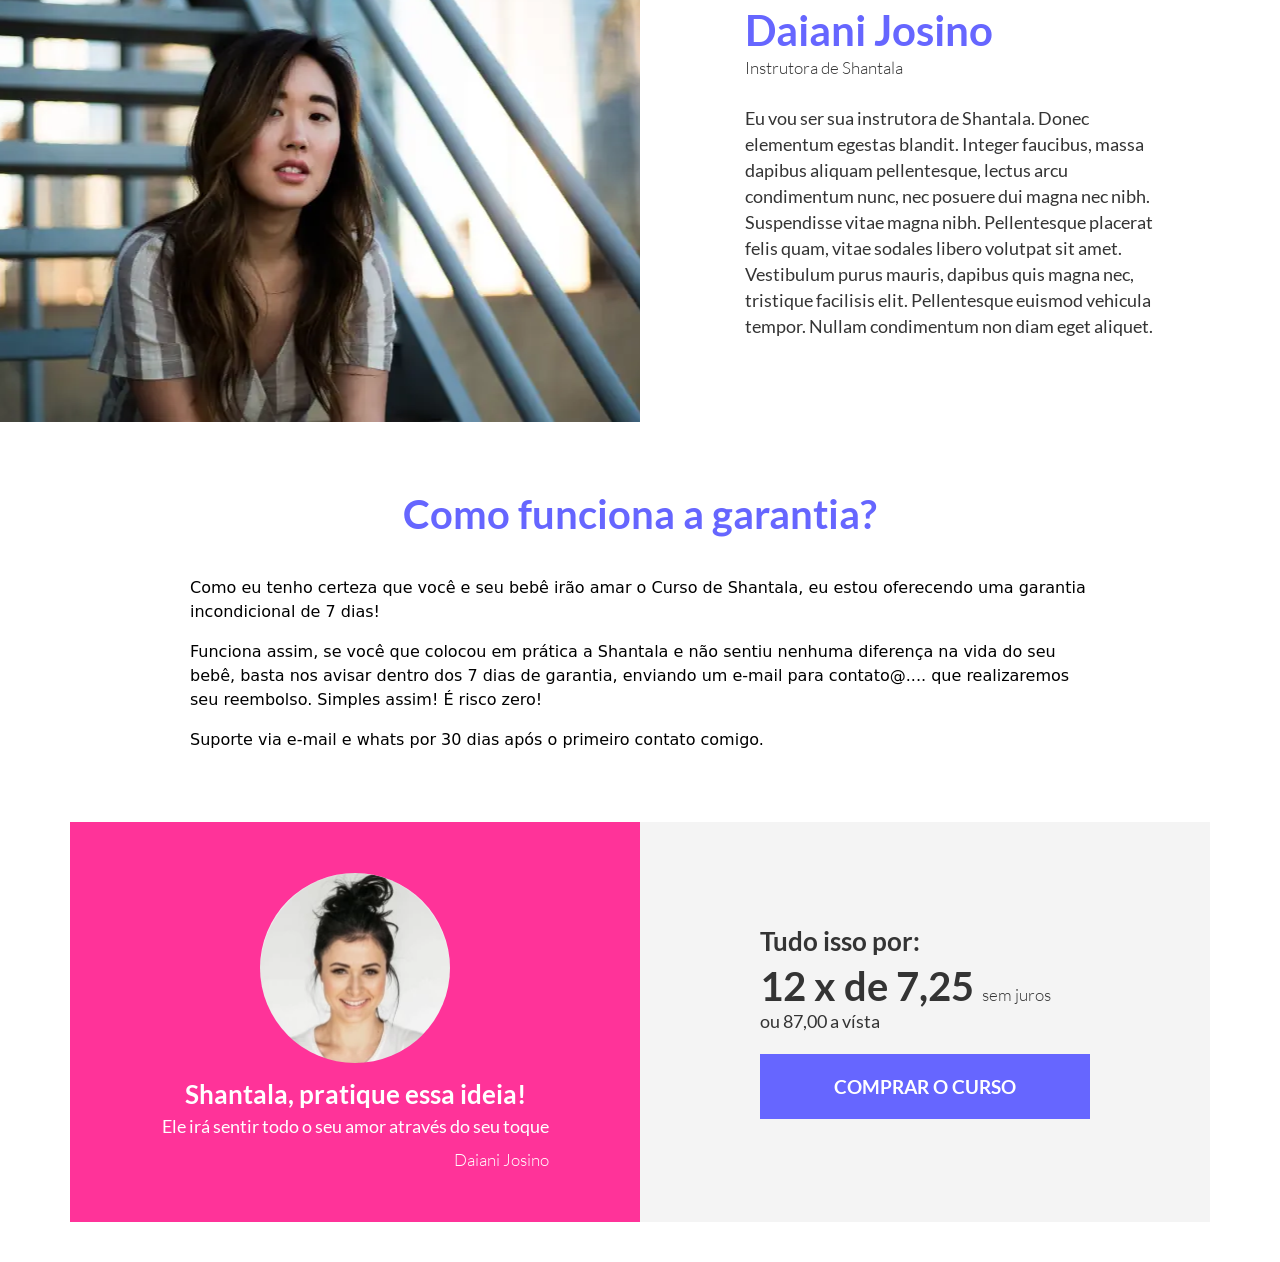
==== commit 739f79f8: "Teste com vídeo do Vimeo" ====
--- a/src/index.html
+++ b/src/index.html
@@ -1,9 +1,39 @@
 <!doctype html>
 <html lang="en">
     <head>
+
         <meta charset="UTF-8">
+        <meta http-equiv="content-language" content="pt-br">
         <meta name="viewport" content="width=device-width, user-scalable=no, initial-scale=1.0, maximum-scale=1.0, minimum-scale=1.0">
         <meta http-equiv="X-UA-Compatible" content="ie=edge">
+
+        <!-- Metas padrão -->
+        <meta name="description" content="Aprenda a técnica que irá prevenir e aliviar as crises de cólica em seu bebê">
+        <meta name="keywords" content="crises de cólica,como aliviar a cólica do bebê,cólica no bebê,massagem no bebê,alívio das crises de cólica,curso de shantala,shantala O Amor em suas Mãos,Daiani Josino">
+        <meta name="author" content="Ricardo Josino">
+        <meta name="copyright" content="Shantala o amor em suas mãos" />
+        <meta name="robots" content="index">
+
+        <!-- Metas do Facebook-->
+        <meta property="og:locale" content="pt_BR">
+        <meta property="og:type" content="website">
+        <meta property="og:title" content="Como aliviar a cólica do bebê">
+        <meta property="og:description" content="Aprenda a técnica que irá prevenir e aliviar as crises de cólica em seu bebê">
+        <meta property="og:url" content="https://curso.daianijosino.com.br/como-aliviar-a-colica-do-bebe">
+        <meta property="og:site_name" content="Shantala o amor em suas mãos">
+        <meta property="og:image" content="https://curso.daianijosino.com.br/como-aliviar-a-colica-do-bebe/asset/img/capa.jpg">
+        <meta property="og:image:type" content="image/jpeg">
+        <meta property="og:image:width" content="1200">
+        <meta property="og:image:height" content="630">
+
+        <!-- Metas do Twitter-->
+        <meta name="twitter:card" content="summary">
+        <meta name="twitter:title" content="Como aliviar a cólica do bebê">
+        <meta name="twitter:description" content="Aprenda a técnica que irá prevenir e aliviar as crises de cólica em seu bebê">
+        <meta name="twitter:site" content="Shantala o amor em suas mãos">
+        <meta name="twitter:creator" content="Ricardo Josino">
+        <meta name="twitter:domain" content="https://curso.daianijosino.com.br/como-aliviar-a-colica-do-bebe">
+
         <link rel="icon" type="image/x-icon" href="asset/img/favicon.png">
         <link rel="stylesheet" href="asset/css/theme.css?version=7">
         <link rel="stylesheet" href="asset/css/style.css?version=7">
@@ -55,7 +85,9 @@
 
                     <!-- Vídeo de venda -->
                     <div id="video-venda" class="video w-full">
-                        <a id="video-venda-click" href="#"><img class="w-full" src="asset/img/video.webp" alt="Assistir vídeo"></a>
+                        <a id="video-venda-click" href="#" title="Assistir vídeo sobre o curso">
+                            <img class="w-full" src="asset/img/video.webp" alt="Assistir vídeo sobre o curso">
+                        </a>
                     </div>
 
                 </div>
@@ -81,22 +113,24 @@
         <!-- Conheça a Shantala -->
         <section class="theme-section bg-color04">
 
-            <div class="container w-full max-w-[900px] flex flex-col items-start lg:flex lg:flex-row lg:flex-nowrap gap-4">
+            <div class="container w-full max-w-screen-xl flex flex-col items-start lg:flex lg:flex-row lg:flex-nowrap gap-4">
 
                 <div class="w-full order-2 grid grid-cols-2 gap-4 md:grid-cols-4 lg:order-1 lg:w-1/2 lg:grid-cols-2">
 
                     <!-- vídeo -->
-                    <div class="relative w-full col-span-2 md:col-span-4 lg:col-span-2">
-                        <img class="w-full" src="asset/img/video-sobre-shantala.webp" alt="Vídeo sobre Shantala">
-                    </div>
-
-                    <img class="w-full" src="asset/img/galeria-01.jpg" alt="">
-
-                    <img class="w-full" src="asset/img/galeria-02.jpg" alt="">
-
-                    <img class="w-full" src="asset/img/galeria-03.jpg" alt="">
-
-                    <img class="w-full" src="asset/img/galeria-04.jpg" alt="">
+                    <div id="video-conheca-shantala" class="relative w-full col-span-2 md:col-span-4 lg:col-span-2">
+                        <a id="video-conheca-shantala-click" href="#" title="Assistir vídeo sobre a técnica de masagem em bebê Shantala">
+                            <img class="w-full" src="asset/img/video-sobre-shantala.webp" alt="Vídeo sobre Shantala">
+                        </a>
+                    </div>
+
+                    <img class="w-full" src="asset/img/galeria-01.webp" alt="Deslizamento no tórax">
+
+                    <img class="w-full" src="asset/img/galeria-02.webp" alt="Deslizamento com os polegares">
+
+                    <img class="w-full" src="asset/img/galeria-03.webp" alt="Pinçamento nos dedinhos">
+
+                    <img class="w-full" src="asset/img/galeria-04.webp" alt="Movimento ao redor do umbigo">
 
 
                 </div>
@@ -106,13 +140,13 @@
 
                     <div class="theme-text-01 text-color03 flex flex-col gap-4">
 
-                        <p>A temida cólica é comum e frequente e afeta cerca de um em cada cinco bebês e causa muita ansiedade nos pais!</p>
-
-                        <p >Ela começa a aparecer a partir da segunda semana e normalmente desaparece após o terceiro ou quarto mês de vida do seu bebê!</p>
-
-                        <p>Apesar de comum, a cena assusta, e seus efeitos nos pais estão longe de serem irrelevantes!!!</p>
-
-                        <p>No <b class="text-color02">Curso de Shantala</b>, você vai aprender uma técnica de massagem linda que além de aumentar e fortalecer o vínculo entre os pais e o bebê, irá prevenir as crises de cólica!</p>
+                        <p>A temida cólica é comum e frequente e afeta cerca de um em cada cinco bebês e causa muita ansiedade nos pais.</p>
+
+                        <p >Ela começa a aparecer a partir da segunda semana e normalmente desaparece após o terceiro ou quarto mês de vida do seu bebê.</p>
+
+                        <p>Apesar de comum, a cena assusta, e seus efeitos estão longe de serem irrelevantes!!!</p>
+
+                        <p>No <b class="text-color02">Curso de Shantala</b>, você vai aprender uma técnica de massagem linda, que além de aumentar e fortalecer o vínculo entre os pais e o bebê, irá prevenir as crises de cólica.</p>
 
                         <p>Venha fazer parte do curso, e comprovar que seu bebê está mais feliz e passando por essa fase com mais tranquilidade!</p>
 
@@ -254,14 +288,8 @@
 
                 </div>
 
-
-
                 <!-- Imagem dos beneficios da shantala -->
-                <div class="hidden relative lg:flex lg:w-1/2 flex-shrink-0 bg-no-repeat bg-top bg-cover bg-[url('../img/beneficios-da-shantala.webp')] xl:w-[500px] ">
-
-
-
-                </div>
+                <div class="hidden relative lg:flex lg:w-1/2 flex-shrink-0 bg-no-repeat bg-top bg-cover bg-[url('../img/beneficios-da-shantala.webp')] xl:w-[500px] " title="Benefícios da Shantala"></div>
 
             </div>
         </section>
@@ -503,8 +531,6 @@
             </div>
         </section>
 
-
-
         <!-- Comprar -->
         <section class="relative mb-10">
             <div class="container w-full max-w-screen-xl mx-auto grid grid-cols-1 md:grid-cols-2">
@@ -539,14 +565,42 @@
             </div>
         </section>
 
+
+        <!-- scripts -->
         <script>
-            let video = document.querySelector('#video-venda')
-            let video_click = document.querySelector('#video-venda-click')
-
-            video_click.addEventListener('click', function(e) {
-                e.preventDefault()
-                video.innerHTML = '<iframe class="w-full aspect-video" src="https://www.youtube.com/embed/juoHTFwc1uk?autoplay=1&modestbranding=1&rel=0&showinfo=0&controls=2" title="" frameborder="0" allow="accelerometer; autoplay; clipboard-write; encrypted-media; gyroscope; picture-in-picture" allowfullscreen></iframe>'
-            })
+
+            function playVideo(selector_video, selector_button, video_id, player)
+            {
+                let video = document.querySelector(selector_video)
+                let video_click = document.querySelector(selector_button)
+                let vimeo, youtube, src
+
+
+                video_click.addEventListener('click', function(e) {
+                    e.preventDefault()
+
+                    vimeo = `<iframe class="w-full aspect-video" src="https://player.vimeo.com/video/${video_id}?h=bc18484ce9&autoplay=1&color=6666FF&title=0&byline=0&portrait=0" frameborder="0" allow="autoplay; fullscreen; picture-in-picture" allowfullscreen></iframe>`;
+                    youtube = `<iframe class="w-full aspect-video" src="https://www.youtube.com/embed/${video_id}?autoplay=1&modestbranding=1&rel=0&showinfo=0&controls=2&fs=1" title="" frameborder="0" allow="accelerometer; autoplay; clipboard-write; encrypted-media; gyroscope; picture-in-picture" allowfullscreen></iframe>`
+
+                    if (player === 'youtube') {
+                        src = youtube
+                    } else if (player === 'vimeo') {
+                        src = vimeo
+                    } else {
+                        src = 'Não possível reproduzir o vídeo'
+                    }
+
+                    video.innerHTML = src
+
+
+                })
+            }
+
+            // hcitt97R1Vk
+            // quYodSv0Wr0
+            playVideo('#video-venda', '#video-venda-click', '718436952', 'vimeo')
+            playVideo('#video-conheca-shantala', '#video-conheca-shantala-click', '718436952', 'vimeo')
+
 
         </script>
 
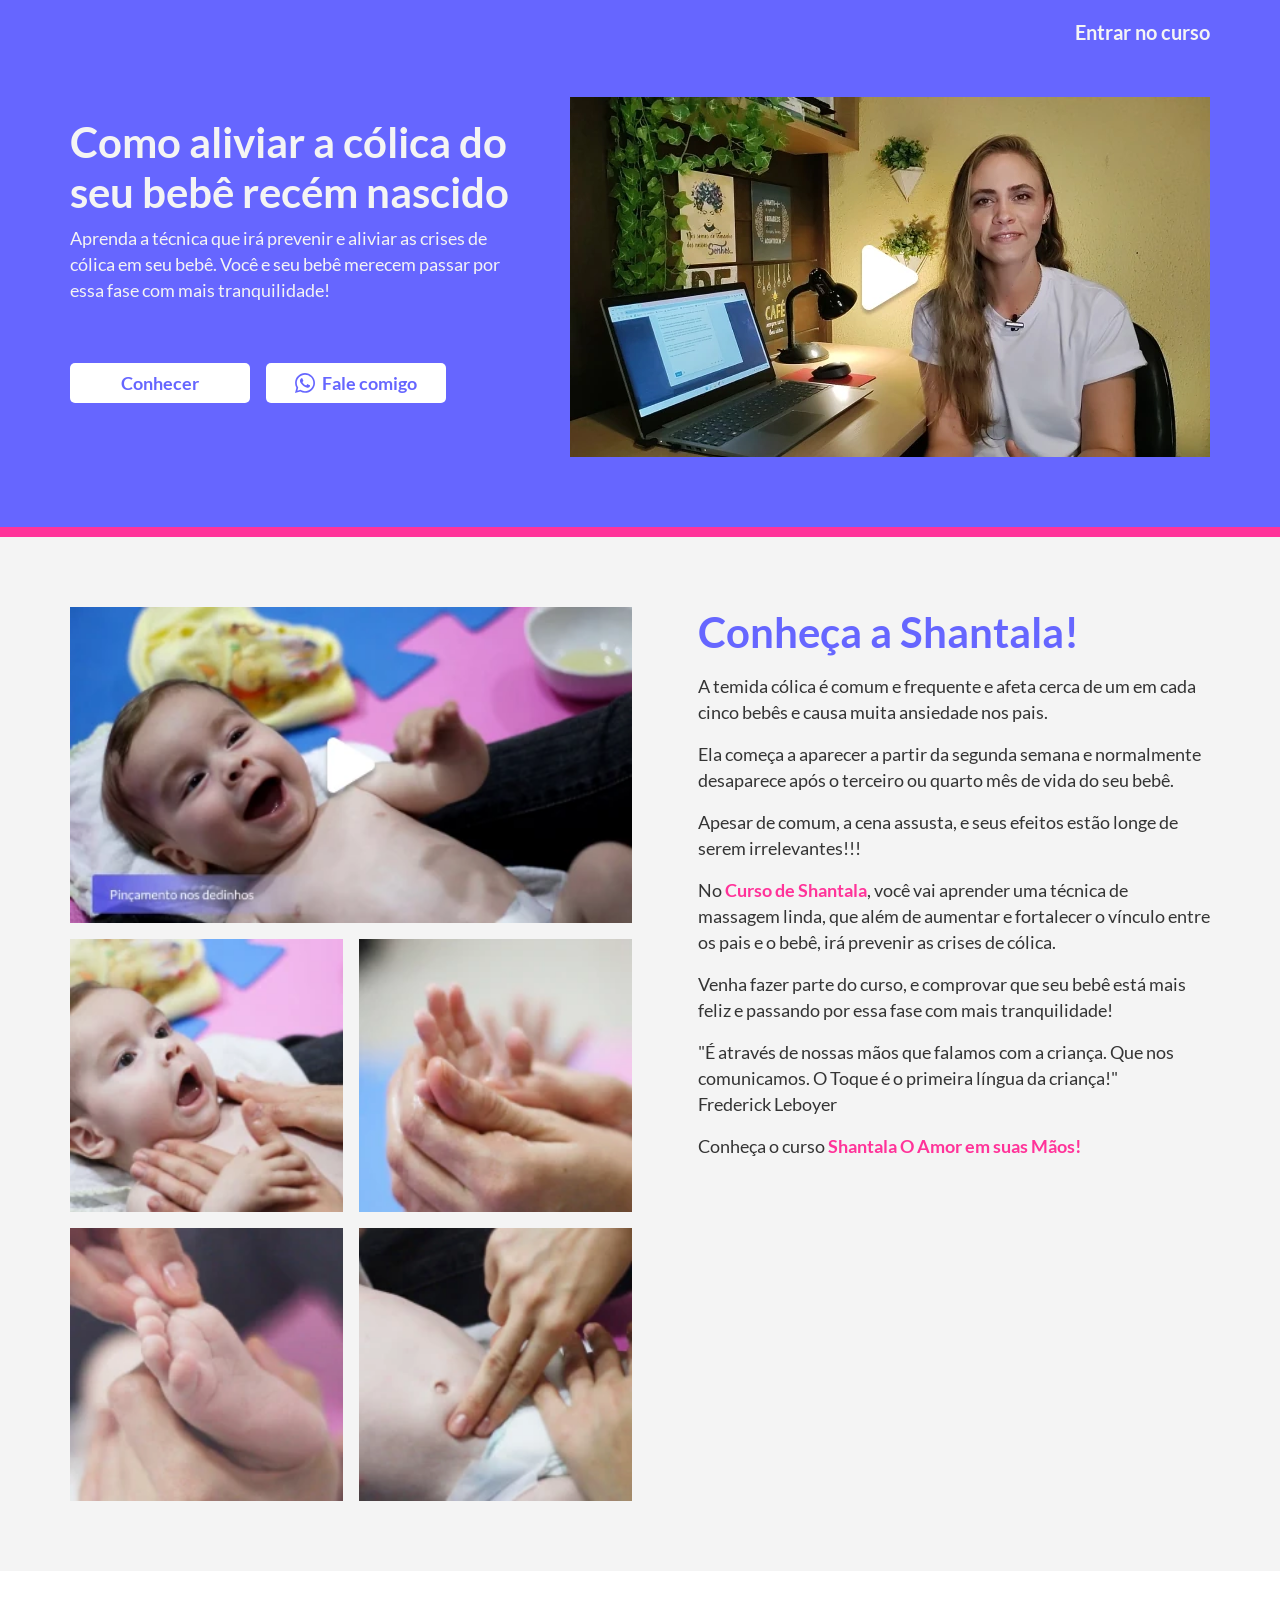
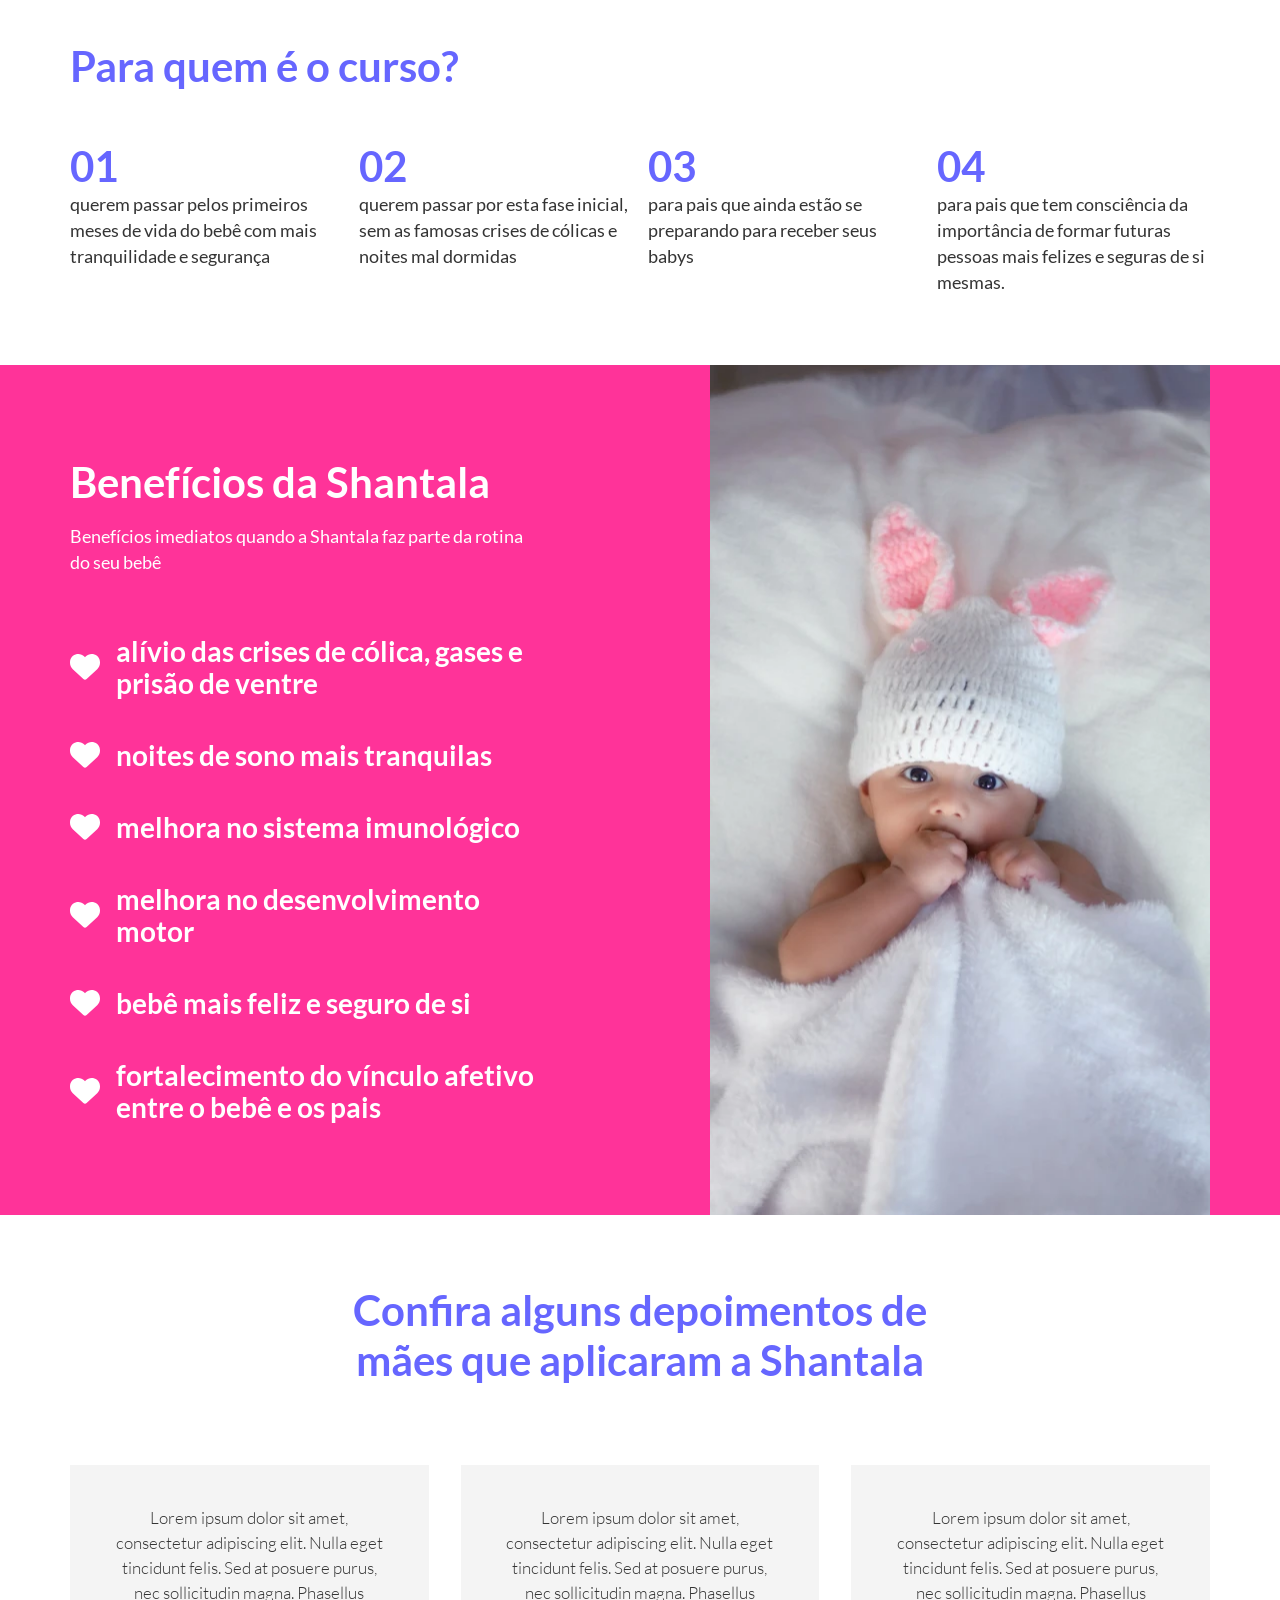
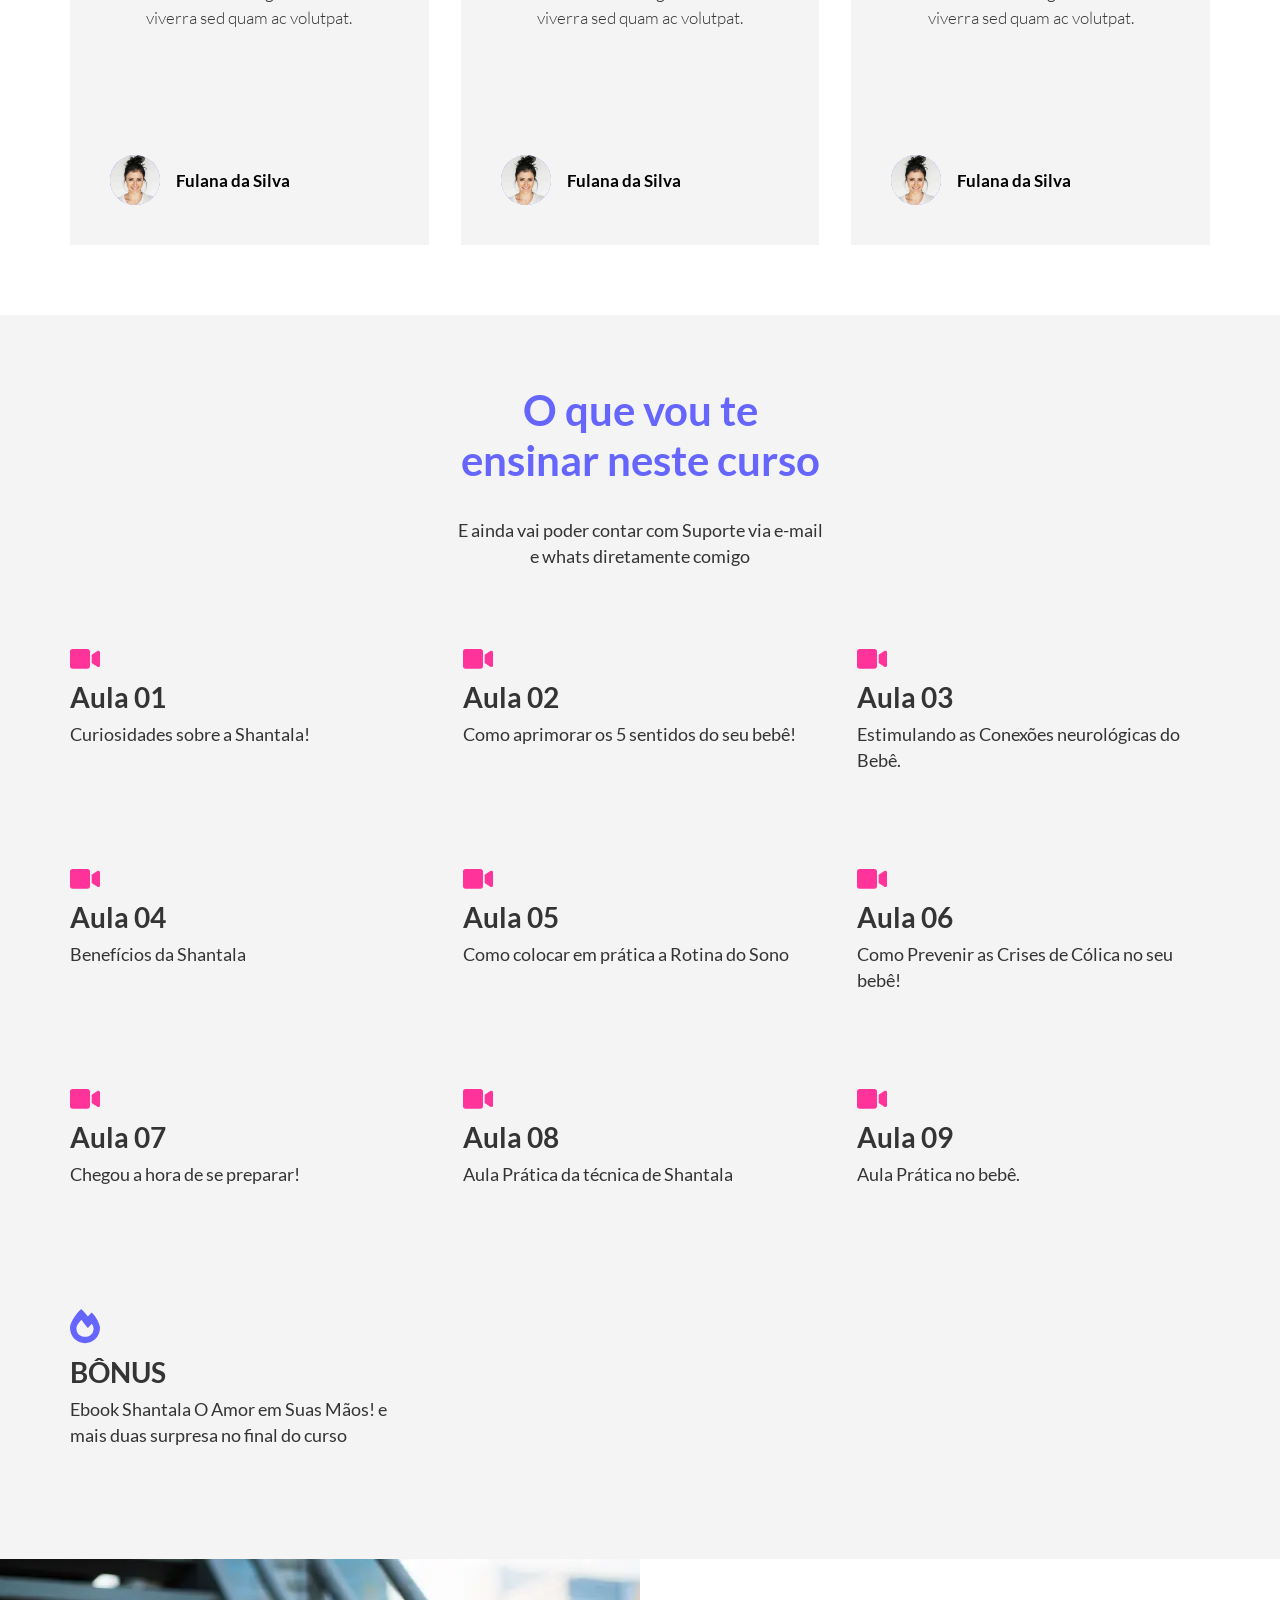
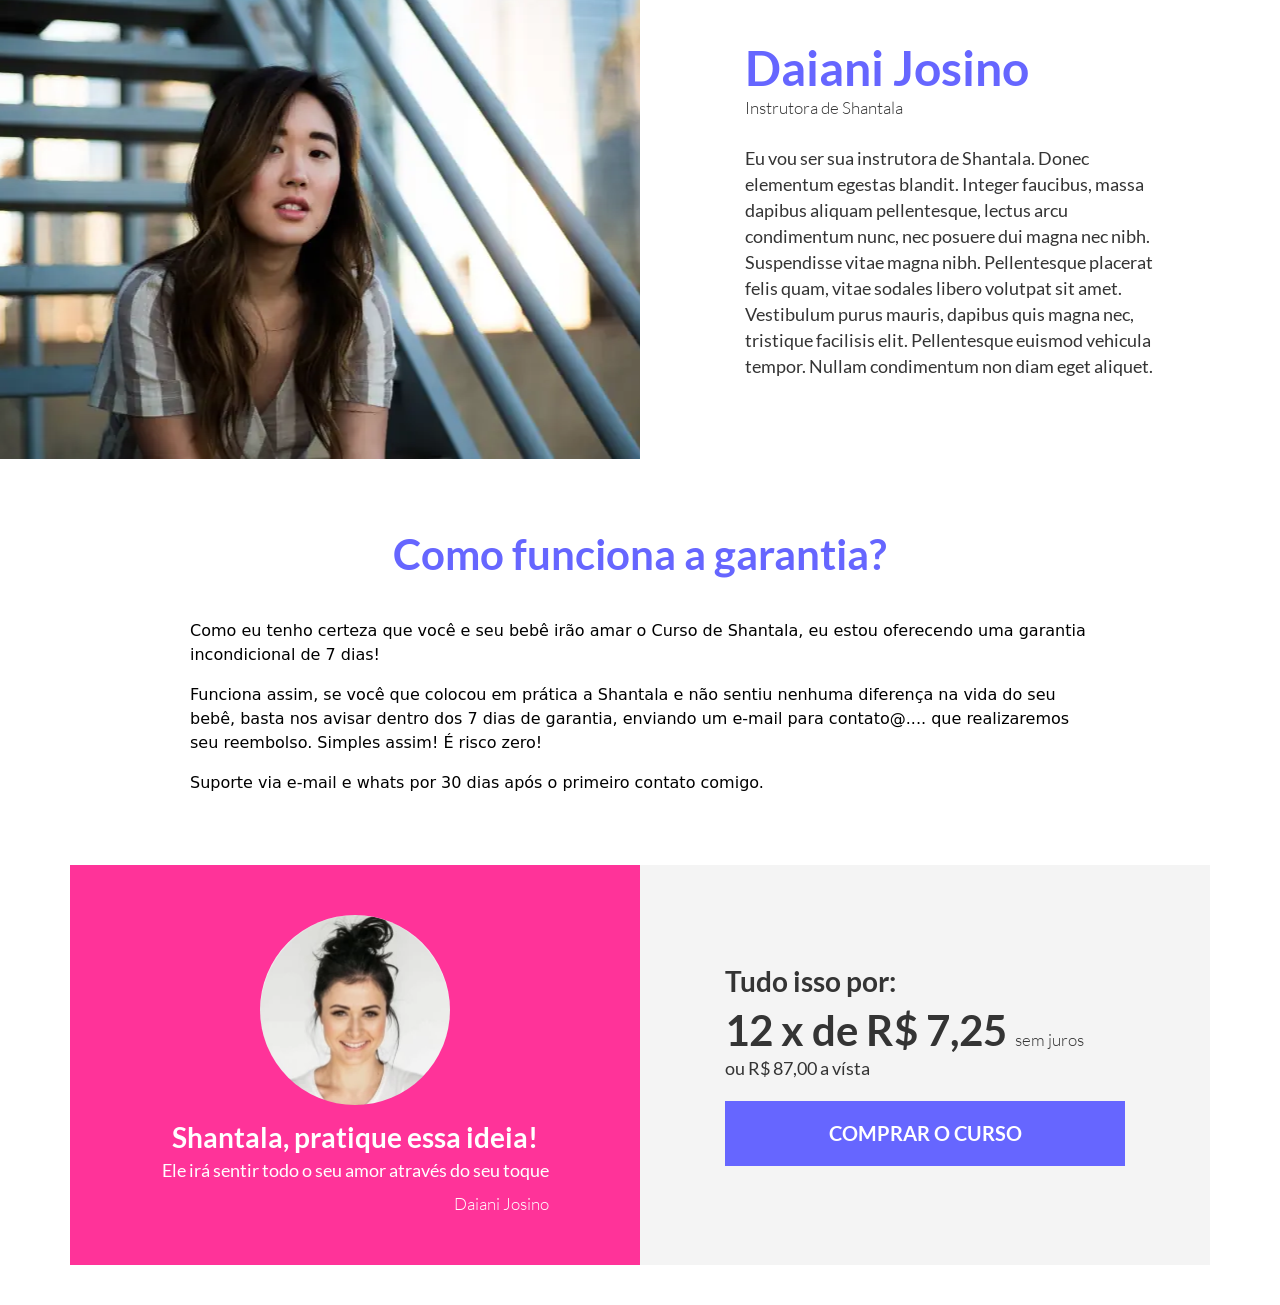
==== commit 53f355d8: "Ajuste nas fontes" ====
--- a/src/index.html
+++ b/src/index.html
@@ -35,8 +35,8 @@
         <meta name="twitter:domain" content="https://curso.daianijosino.com.br/como-aliviar-a-colica-do-bebe">
 
         <link rel="icon" type="image/x-icon" href="asset/img/favicon.png">
-        <link rel="stylesheet" href="asset/css/theme.css?version=7">
         <link rel="stylesheet" href="asset/css/style.css?version=7">
+
         <title>Como aliviar a cólica do bebê</title>
     </head>
     <body>
@@ -68,7 +68,7 @@
                         </a>
 
 
-                        <a class="theme-btn-01 bg-color06 text-color01" href="#">
+                        <a class="theme-btn-01 bg-color06 text-color01" href="https://wa.me/5547999938241">
 
                             <svg width="20" height="20" viewBox="0 0 20 20" fill="none" xmlns="http://www.w3.org/2000/svg">
                                 <path fill="#6666FF" d="M17.0045 2.90625C15.1339 1.03125 12.6429 0 9.99554 0C4.53125 0 0.0848214 4.44643 0.0848214 9.91071C0.0848214 11.6562 0.540179 13.3616 1.40625 14.8661L0 20L5.25446 18.6205C6.70089 19.4107 8.33036 19.8259 9.99107 19.8259H9.99554C15.4554 19.8259 20 15.3795 20 9.91518C20 7.26786 18.875 4.78125 17.0045 2.90625ZM9.99554 18.1563C8.51339 18.1563 7.0625 17.7589 5.79911 17.0089L5.5 16.8304L2.38393 17.6473L3.21429 14.6071L3.01786 14.2946C2.19196 12.9821 1.75893 11.4688 1.75893 9.91071C1.75893 5.37054 5.45536 1.67411 10 1.67411C12.2009 1.67411 14.2679 2.53125 15.8214 4.08929C17.375 5.64732 18.3304 7.71429 18.3259 9.91518C18.3259 14.4598 14.5357 18.1563 9.99554 18.1563ZM14.5134 11.9866C14.2679 11.8616 13.0491 11.2634 12.8214 11.183C12.5938 11.0982 12.4286 11.058 12.2634 11.308C12.0982 11.558 11.625 12.1116 11.4777 12.2813C11.3348 12.4464 11.1875 12.4688 10.942 12.3438C9.48661 11.6161 8.53125 11.0446 7.57143 9.39732C7.31696 8.95982 7.82589 8.99107 8.29911 8.04464C8.37946 7.87946 8.33929 7.73661 8.27679 7.61161C8.21429 7.48661 7.71875 6.26786 7.51339 5.77232C7.3125 5.29018 7.10714 5.35714 6.95536 5.34821C6.8125 5.33929 6.64732 5.33929 6.48214 5.33929C6.31696 5.33929 6.04911 5.40179 5.82143 5.64732C5.59375 5.89732 4.95536 6.49554 4.95536 7.71429C4.95536 8.93304 5.84375 10.1116 5.96429 10.2768C6.08929 10.442 7.70982 12.942 10.1964 14.0179C11.7679 14.6964 12.3839 14.7545 13.1696 14.6384C13.6473 14.567 14.6339 14.0402 14.8393 13.4598C15.0446 12.8795 15.0446 12.3839 14.9821 12.2813C14.9241 12.1696 14.7589 12.1071 14.5134 11.9866Z" />
@@ -84,7 +84,7 @@
                 <div class="w-full my-5 md:flex md:flex-row lg:my-0 lg:w-1/2 lg:justify-end xl:w-[640px] xl:flex-shrink-0 " >
 
                     <!-- Vídeo de venda -->
-                    <div id="video-venda" class="video w-full">
+                    <div id="video-venda" class="video w-full bg-color03">
                         <a id="video-venda-click" href="#" title="Assistir vídeo sobre o curso">
                             <img class="w-full" src="asset/img/video.webp" alt="Assistir vídeo sobre o curso">
                         </a>
@@ -118,7 +118,7 @@
                 <div class="w-full order-2 grid grid-cols-2 gap-4 md:grid-cols-4 lg:order-1 lg:w-1/2 lg:grid-cols-2">
 
                     <!-- vídeo -->
-                    <div id="video-conheca-shantala" class="relative w-full col-span-2 md:col-span-4 lg:col-span-2">
+                    <div id="video-conheca-shantala" class="relative bg-color03 w-full col-span-2 md:col-span-4 lg:col-span-2">
                         <a id="video-conheca-shantala-click" href="#" title="Assistir vídeo sobre a técnica de masagem em bebê Shantala">
                             <img class="w-full" src="asset/img/video-sobre-shantala.webp" alt="Vídeo sobre Shantala">
                         </a>
@@ -549,12 +549,12 @@
 
                 </div>
 
-                <div class="relative bg-color04 p-12 w-full flex flex-col justify-center items-center lg:min-h-[400px]">
-
-                    <div class="relative w-full max-w-[330px]">
+                <div class="relative bg-color04 p-12 w-full flex flex-col justify-center items-center md:p-4 lg:min-h-[400px] lg:p-0">
+
+                    <div class="relative w-full max-w-[400px]">
                         <h4 class="theme-title-03 text-color03">Tudo isso por:</h4>
-                        <h2 class="theme-title-02 text-color03 mt-2">12 x de 7,25 <span class="theme-text-02">sem juros</span></h2>
-                        <h3 class="theme-text-01 text-color03">ou 87,00 a vísta</h3>
+                        <h2 class="theme-title-02 text-color03 mt-2">12 x de R$ 7,25 <span class="theme-text-02">sem juros</span></h2>
+                        <h3 class="theme-text-01 text-color03">ou R$ 87,00 a vísta</h3>
 
                         <a class="relative bg-color01 text-color06 theme-title-04 mt-5 flex flex-row flex-nowrap justify-center items-center w-full h-[65px]" href="#">COMPRAR O CURSO</a>
 
--- a/src/asset/css/style.css
+++ b/src/asset/css/style.css
@@ -421,6 +421,36 @@
 
 [hidden] {
   display: none;
+}
+
+@font-face {
+  font-family: 'lato';
+
+  src: local('lato'), url("../fonts/Lato-Light.ttf");
+
+  font-weight: 300;
+
+  font-display: swap;
+}
+
+@font-face {
+  font-family: 'lato';
+
+  src: local('lato'), url("../fonts/Lato-Regular.ttf");
+
+  font-weight: 400;
+
+  font-display: swap;
+}
+
+@font-face {
+  font-family: 'lato';
+
+  src: local('lato'), url("../fonts/Lato-Bold.ttf");
+
+  font-weight: bold;
+
+  font-display: swap;
 }
 
 *, ::before, ::after {
@@ -504,6 +534,228 @@
   }
 }
 
+.theme-title-01 {
+  font-family: lato;
+  font-size: 26px;
+  font-weight: 700;
+  line-height: 33px;
+}
+
+@media (min-width: 640px) {
+  .theme-title-01 {
+    font-size: 30px;
+    line-height: 37px;
+  }
+}
+
+@media (min-width: 768px) {
+  .theme-title-01 {
+    font-size: 34px;
+    line-height: 41px;
+  }
+}
+
+@media (min-width: 1024px) {
+  .theme-title-01 {
+    font-size: 38px;
+    line-height: 55px;
+  }
+}
+
+@media (min-width: 1140px) {
+  .theme-title-01 {
+    font-size: 48px;
+  }
+}
+
+.theme-title-02 {
+  font-family: lato;
+  font-size: 24px;
+  font-weight: 700;
+  line-height: 30px;
+}
+
+@media (min-width: 640px) {
+  .theme-title-02 {
+    font-size: 28px;
+    line-height: 34px;
+  }
+}
+
+@media (min-width: 768px) {
+  .theme-title-02 {
+    font-size: 32px;
+    line-height: 38px;
+  }
+}
+
+@media (min-width: 1024px) {
+  .theme-title-02 {
+    font-size: 36px;
+    line-height: 50px;
+  }
+}
+
+@media (min-width: 1140px) {
+  .theme-title-02 {
+    font-size: 42px;
+  }
+}
+
+.theme-title-03 {
+  font-family: lato;
+  font-size: 18px;
+  font-weight: 700;
+  line-height: 22px;
+}
+
+@media (min-width: 640px) {
+  .theme-title-03 {
+    font-size: 20px;
+    line-height: 24px;
+  }
+}
+
+@media (min-width: 768px) {
+  .theme-title-03 {
+    font-size: 22px;
+    line-height: 26px;
+  }
+}
+
+@media (min-width: 1024px) {
+  .theme-title-03 {
+    font-size: 24px;
+    line-height: 32px;
+  }
+}
+
+@media (min-width: 1140px) {
+  .theme-title-03 {
+    font-size: 28px;
+  }
+}
+
+.theme-title-04 {
+  font-family: lato;
+  font-size: 16px;
+  font-weight: 700;
+  line-height: 20px;
+}
+
+@media (min-width: 640px) {
+  .theme-title-04 {
+    font-size: 16px;
+    line-height: 20px;
+  }
+}
+
+@media (min-width: 768px) {
+  .theme-title-04 {
+    font-size: 17px;
+    line-height: 21px;
+  }
+}
+
+@media (min-width: 1024px) {
+  .theme-title-04 {
+    font-size: 18px;
+    line-height: 24px;
+  }
+}
+
+@media (min-width: 1140px) {
+  .theme-title-04 {
+    font-size: 20px;
+  }
+}
+
+.theme-text-01 {
+  font-family: lato;
+  font-size: 16px;
+  font-weight: 400;
+  line-height: 24px;
+}
+
+@media (min-width: 768px) {
+  .theme-text-01 {
+    font-size: 17px;
+    line-height: 25px;
+  }
+}
+
+@media (min-width: 1024px) {
+  .theme-text-01 {
+    font-size: 18px;
+    line-height: 26px;
+  }
+}
+
+.theme-text-02 {
+  font-family: lato;
+  font-size: 16px;
+  font-weight: 300;
+  line-height: 24px;
+}
+
+@media (min-width: 768px) {
+  .theme-text-02 {
+    font-size: 16px;
+    line-height: 24px;
+  }
+}
+
+@media (min-width: 1024px) {
+  .theme-text-02 {
+    font-size: 17px;
+    line-height: 25px;
+  }
+}
+
+.theme-section {
+  padding-top: 30px;
+  padding-bottom: 30px;
+  padding-left: 20px;
+  padding-right: 20px;
+}
+
+@media (min-width: 768px) {
+  .theme-section {
+    padding: 40px;
+  }
+}
+
+@media (min-width: 1140px) {
+  .theme-section {
+    padding: 0px;
+    padding-top: 70px;
+    padding-bottom: 70px;
+  }
+}
+
+.theme-btn-01 {
+  position: relative;
+  display: flex;
+  height: 40px;
+  width: -webkit-fit-content;
+  width: -moz-fit-content;
+  width: fit-content;
+  min-width: 180px;
+  flex-direction: row;
+  flex-wrap: nowrap;
+  align-items: center;
+  justify-content: center;
+  border-radius: 5px;
+  font-family: lato;
+  font-size: 18px;
+  font-weight: 700;
+  line-height: 26px;
+}
+
+.theme-btn-01 svg {
+  margin-right: 7px;
+}
+
 .relative {
   position: relative;
 }
@@ -586,14 +838,14 @@
   margin-top: 1.5rem;
 }
 
+.mb-10 {
+  margin-bottom: 2.5rem;
+}
+
 .mt-1 {
   margin-top: 0.25rem;
 }
 
-.mb-10 {
-  margin-bottom: 2.5rem;
-}
-
 .mt-5 {
   margin-top: 1.25rem;
 }
@@ -634,10 +886,6 @@
   height: 65px;
 }
 
-.min-h-\[380px\] {
-  min-height: 380px;
-}
-
 .min-h-\[180px\] {
   min-height: 180px;
 }
@@ -646,14 +894,6 @@
   min-height: 300px;
 }
 
-.min-h-\[\] {
-  min-height: ;
-}
-
-.min-h-\[400px\] {
-  min-height: 400px;
-}
-
 .w-full {
   width: 100%;
 }
@@ -670,24 +910,16 @@
   max-width: 1140px;
 }
 
+.max-w-\[660px\] {
+  max-width: 660px;
+}
+
 .max-w-\[900px\] {
   max-width: 900px;
 }
 
-.max-w-\[660px\] {
-  max-width: 660px;
-}
-
-.max-w-xl {
-  max-width: 36rem;
-}
-
-.max-w-\[\] {
-  max-width: ;
-}
-
-.max-w-\[330px\] {
-  max-width: 330px;
+.max-w-\[400px\] {
+  max-width: 400px;
 }
 
 .flex-shrink-0 {
@@ -746,16 +978,12 @@
   gap: 2rem;
 }
 
+.gap-6 {
+  gap: 1.5rem;
+}
+
 .gap-5 {
   gap: 1.25rem;
-}
-
-.gap-6 {
-  gap: 1.5rem;
-}
-
-.overflow-hidden {
-  overflow: hidden;
 }
 
 .rounded-full {
@@ -781,6 +1009,11 @@
   background-color: rgb(255 255 255 / var(--tw-bg-opacity));
 }
 
+.bg-color03 {
+  --tw-bg-opacity: 1;
+  background-color: rgb(52 52 52 / var(--tw-bg-opacity));
+}
+
 .bg-color04 {
   --tw-bg-opacity: 1;
   background-color: rgb(244 244 244 / var(--tw-bg-opacity));
@@ -827,6 +1060,10 @@
   padding: 3rem;
 }
 
+.p-4 {
+  padding: 1rem;
+}
+
 .px-\[20px\] {
   padding-left: 20px;
   padding-right: 20px;
@@ -915,6 +1152,10 @@
   .md\:flex-row {
     flex-direction: row;
   }
+
+  .md\:p-4 {
+    padding: 1rem;
+  }
 }
 
 @media (min-width: 1024px) {
@@ -959,6 +1200,10 @@
     display: none;
   }
 
+  .lg\:min-h-\[380px\] {
+    min-height: 380px;
+  }
+
   .lg\:min-h-\[500px\] {
     min-height: 500px;
   }
@@ -967,10 +1212,6 @@
     min-height: 400px;
   }
 
-  .lg\:min-h-\[380px\] {
-    min-height: 380px;
-  }
-
   .lg\:w-1\/2 {
     width: 50%;
   }
@@ -1021,6 +1262,10 @@
 
   .lg\:gap-10 {
     gap: 2.5rem;
+  }
+
+  .lg\:p-0 {
+    padding: 0px;
   }
 }
 
